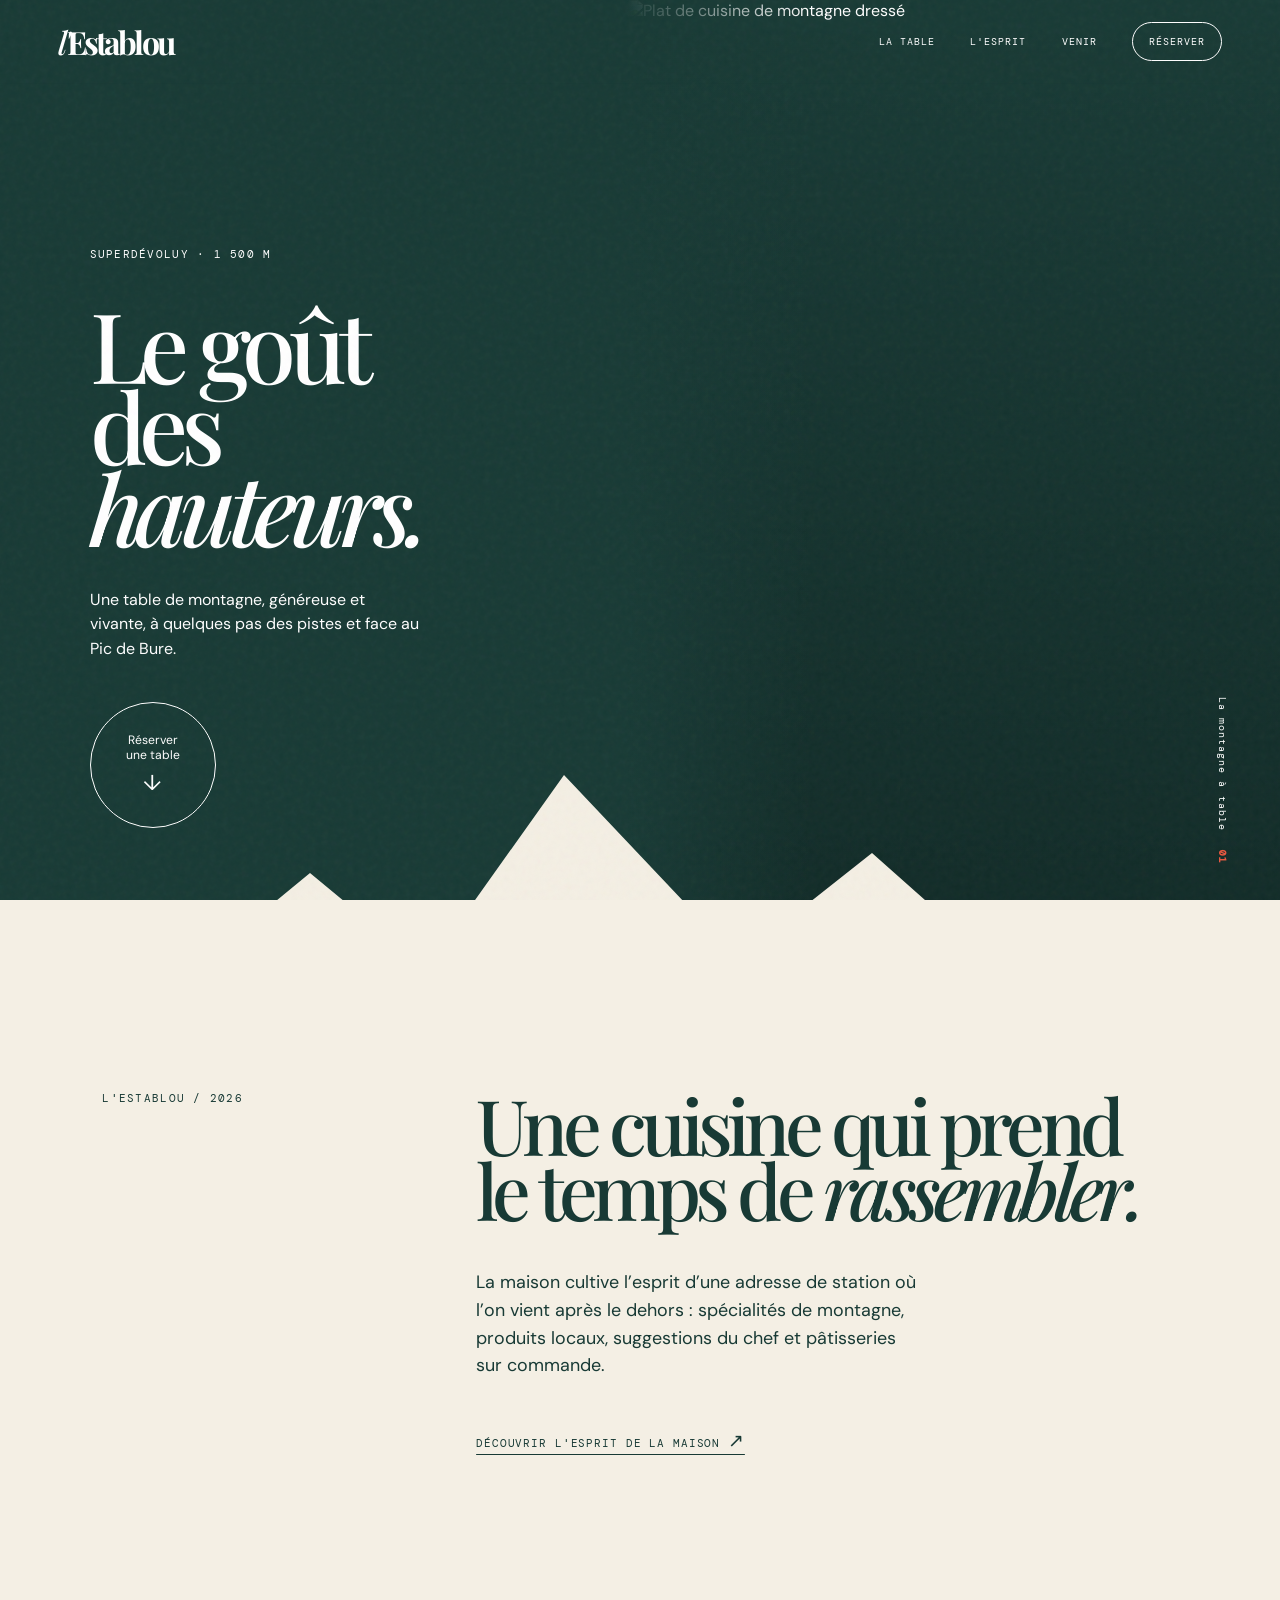
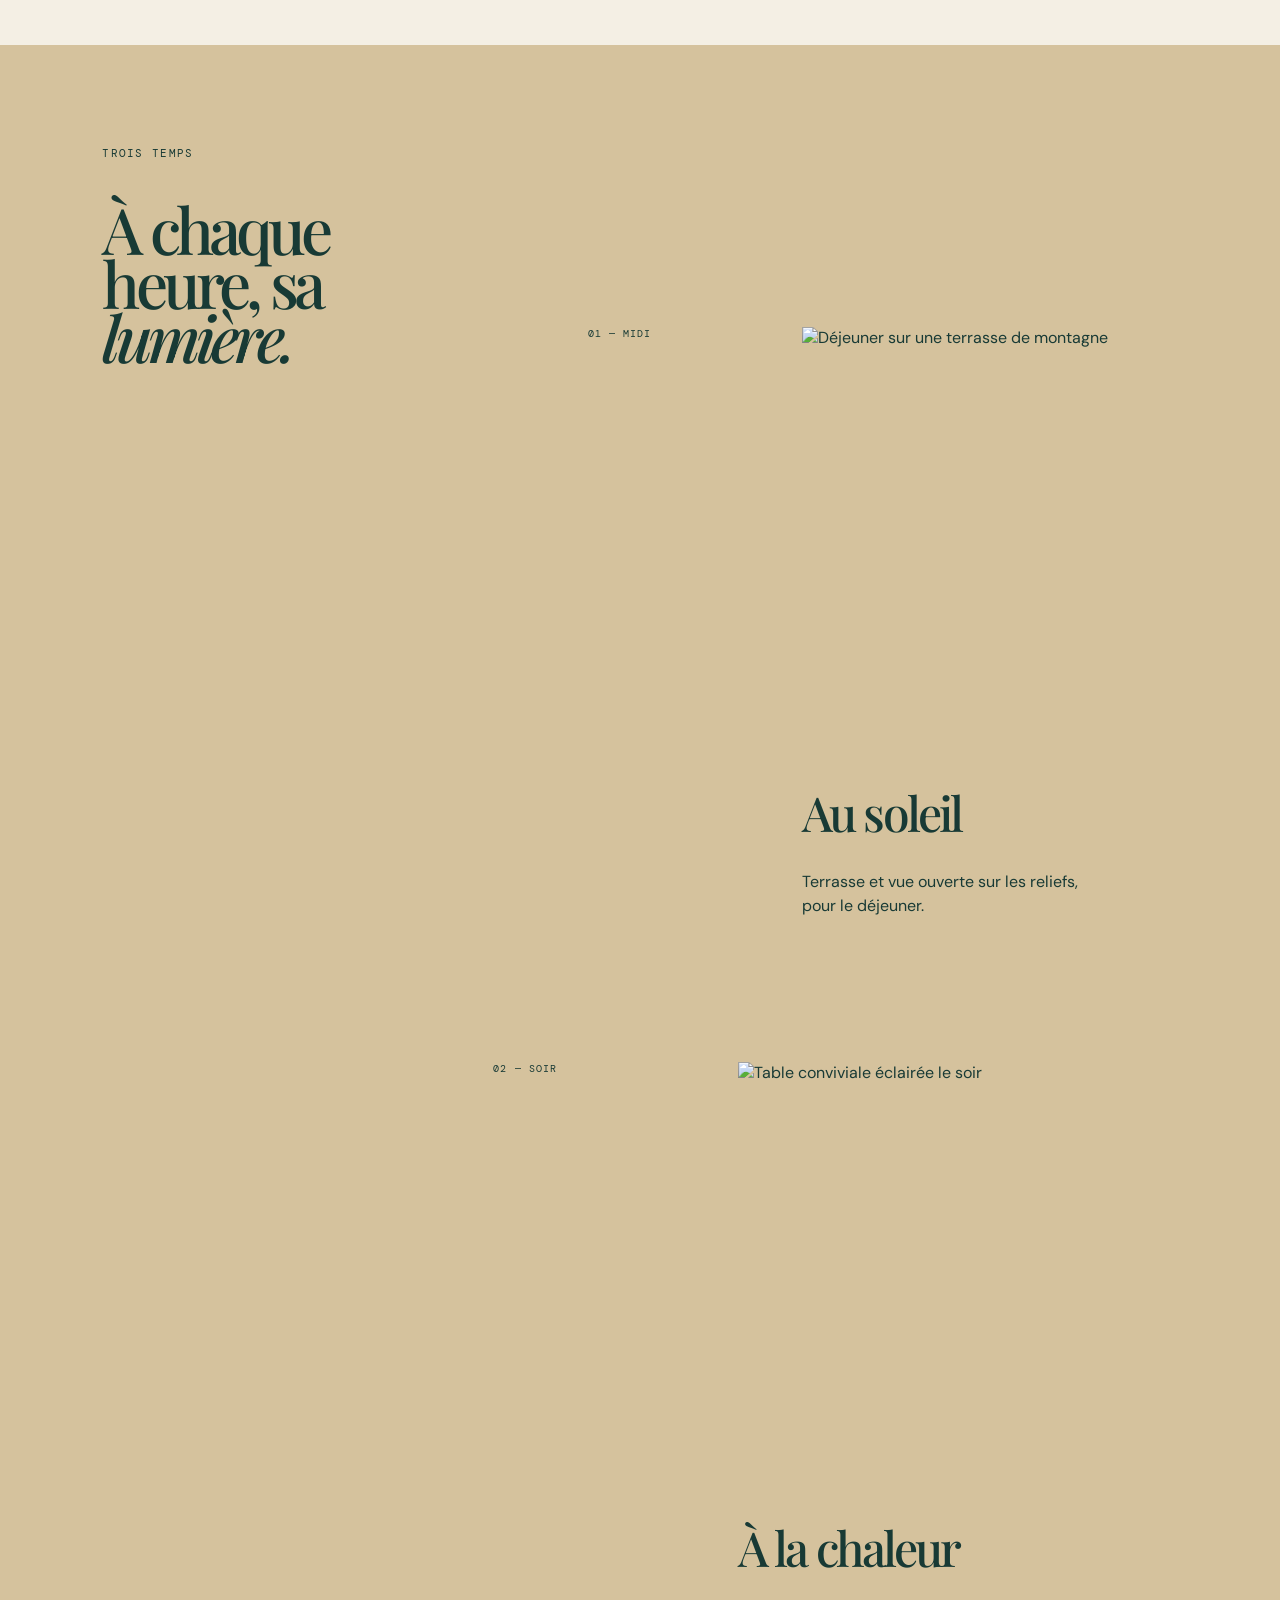
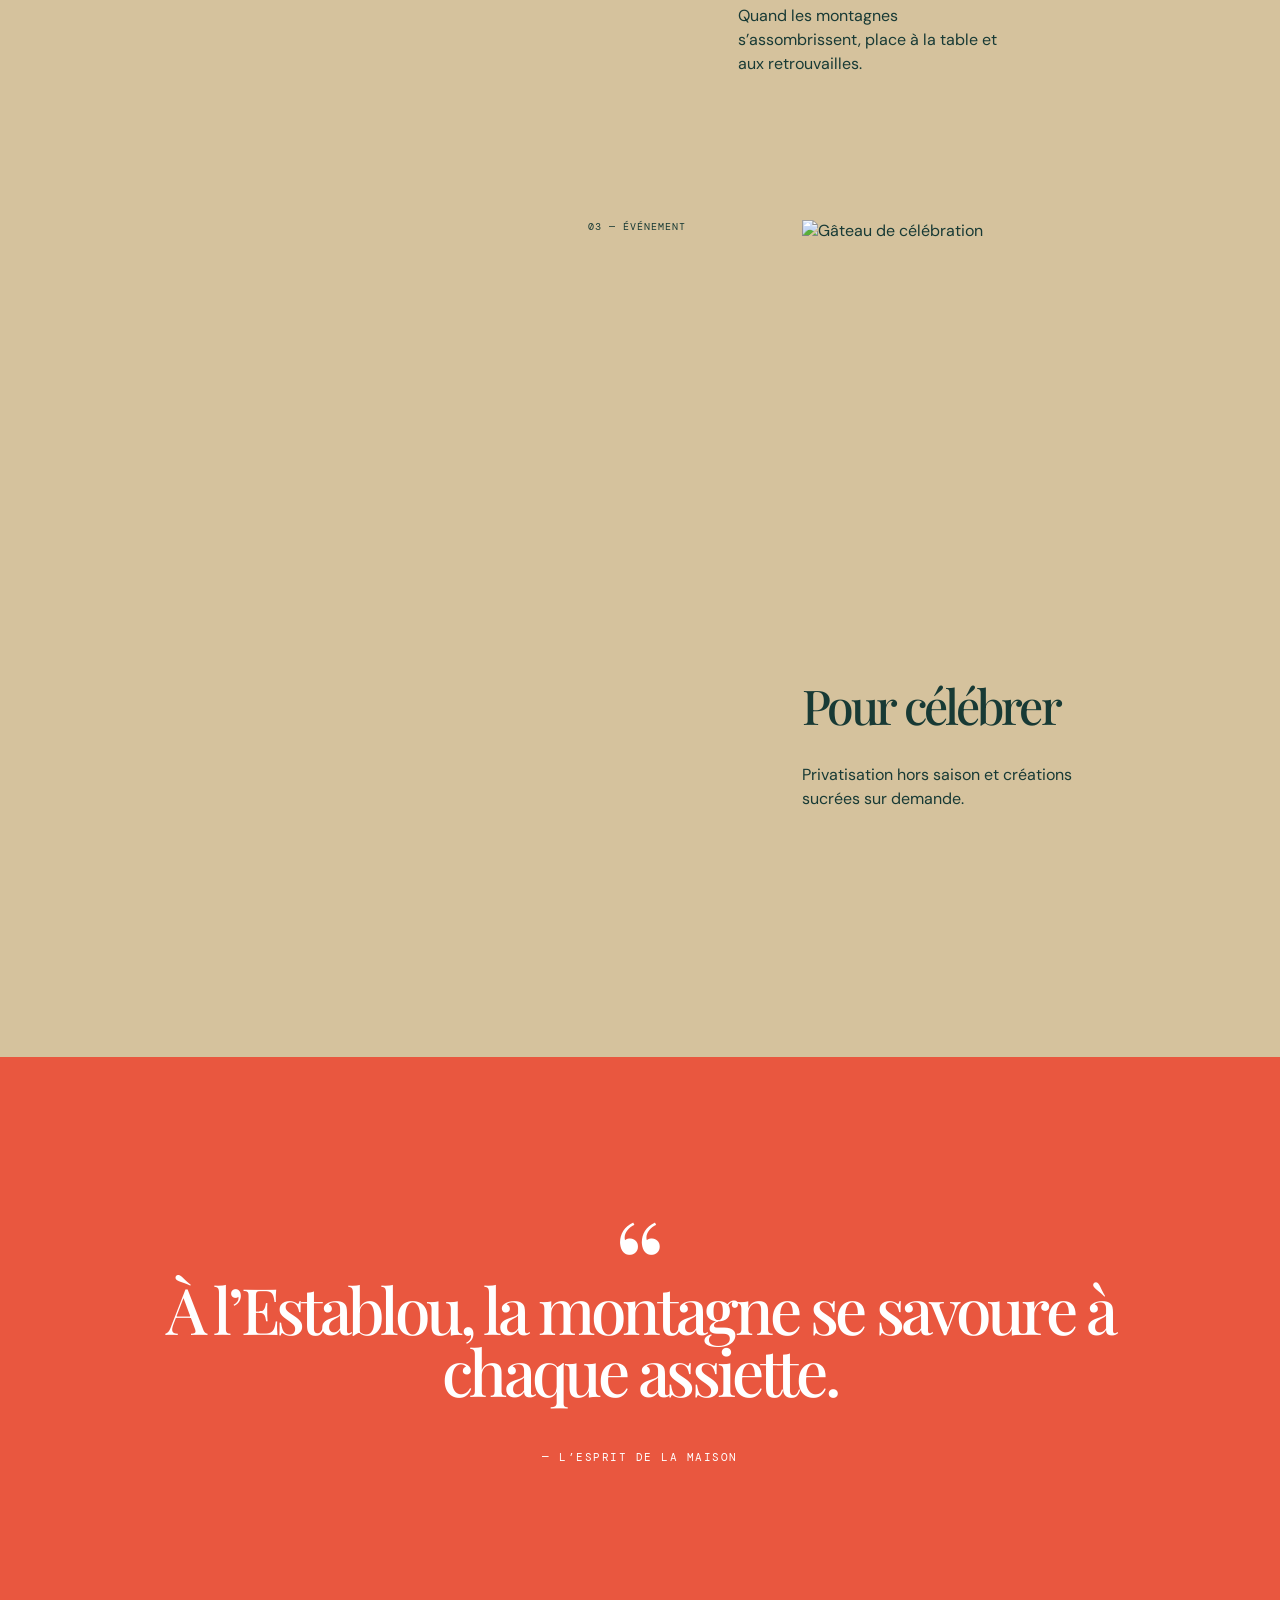
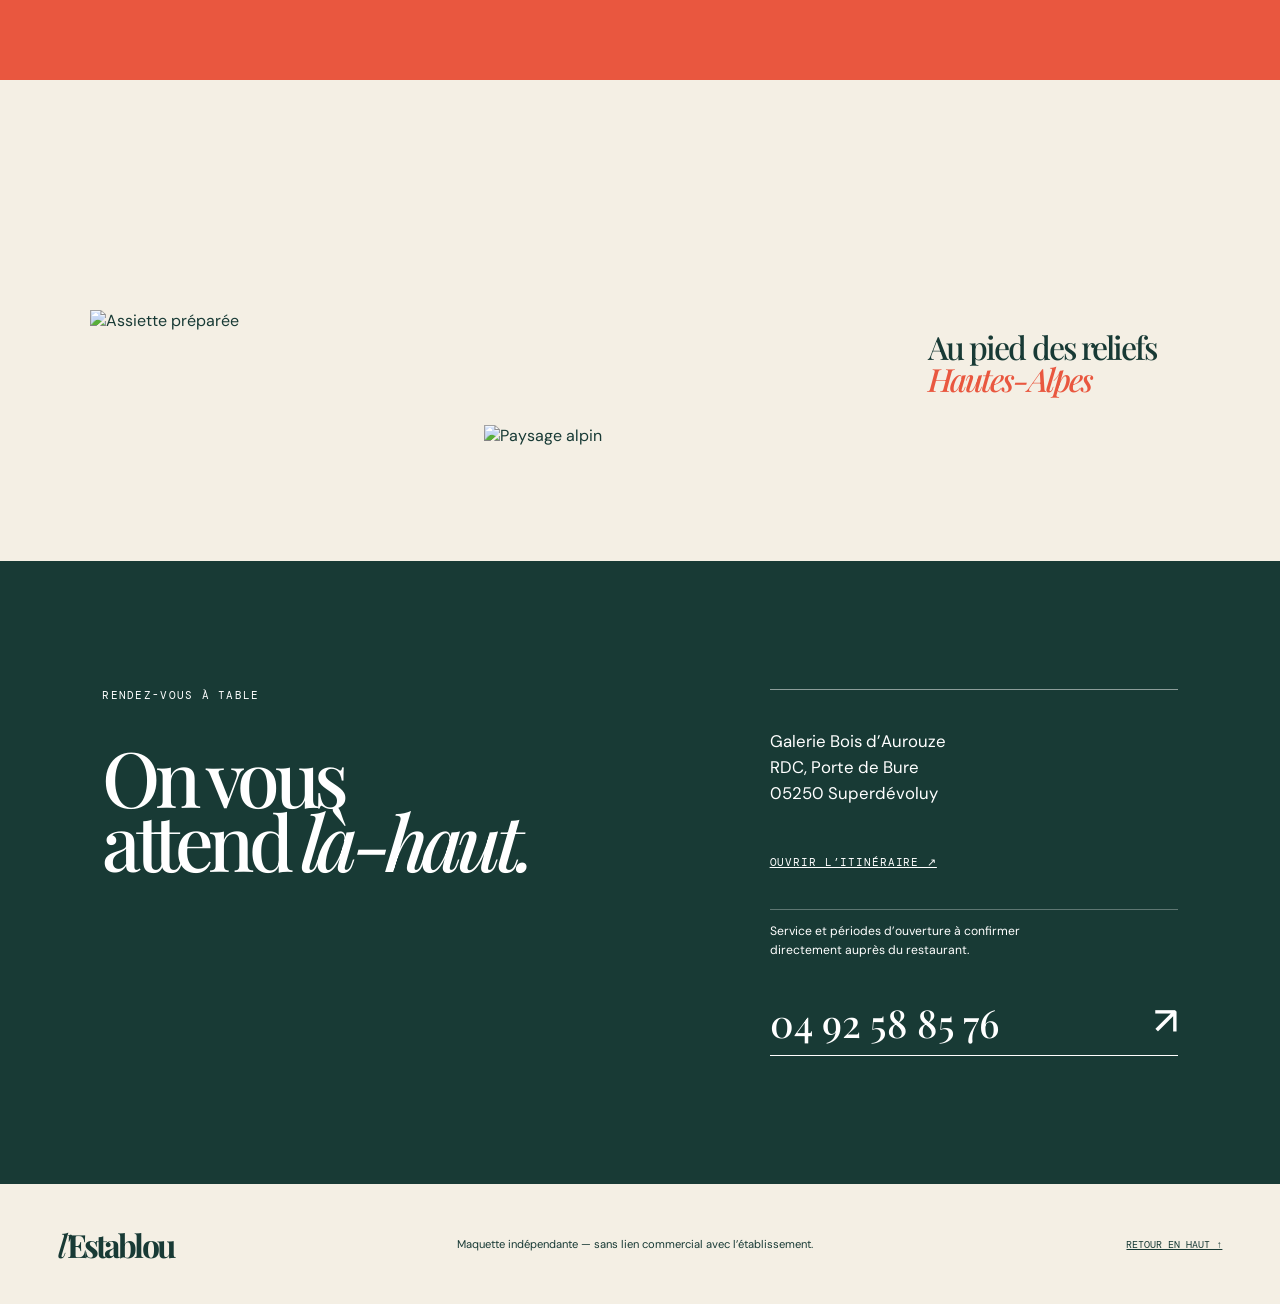
==== index.html @ 88425895 "feat: publish L Establou independent showcase" ====
<!doctype html>
<html lang="fr">
<head>
  <meta charset="utf-8"><meta name="viewport" content="width=device-width,initial-scale=1">
  <meta name="description" content="Maquette indépendante pour le restaurant L'Establou, Superdévoluy.">
  <title>L'Establou — table de montagne</title>
  <link rel="preconnect" href="https://images.unsplash.com"><link rel="preconnect" href="https://fonts.googleapis.com">
  <link rel="preconnect" href="https://fonts.gstatic.com" crossorigin><link href="https://fonts.googleapis.com/css2?family=DM+Mono&family=DM+Sans:opsz,wght@9..40,400;9..40,500;9..40,700&family=Playfair+Display:ital,wght@0,500;0,700;1,500&display=swap" rel="stylesheet">
  <link rel="stylesheet" href="style.css">
</head>
<body>
  <div class="grain" aria-hidden="true"></div><div class="cursor-dot" aria-hidden="true"></div>
  <header class="top"><a class="brand" href="#accueil" aria-label="L'Establou, accueil"><span>l'</span>Establou</a><button class="menu" aria-expanded="false" aria-controls="nav">Menu <i></i></button><nav id="nav"><a href="#table">La table</a><a href="#moment">L'esprit</a><a href="#venir">Venir</a><a class="nav-cta" href="tel:+33492588576">Réserver</a></nav></header>
  <main id="accueil">
    <section class="hero">
      <div class="hero-copy reveal"><p class="eyebrow">Superdévoluy · 1 500 m</p><h1>Le goût<br>des <em>hauteurs.</em></h1><p class="intro">Une table de montagne, généreuse et vivante, à quelques pas des pistes et face au Pic de Bure.</p><a href="tel:+33492588576" class="circle-link">Réserver<br>une table <span>↓</span></a></div>
      <figure class="hero-image"><img src="https://images.unsplash.com/photo-1547592180-85f173990554?auto=format&fit=crop&w=1800&q=85" alt="Plat de cuisine de montagne dressé" fetchpriority="high"><figcaption>La montagne à table <b>01</b></figcaption></figure>
      <div class="peak" aria-hidden="true"><svg viewBox="0 0 640 170" preserveAspectRatio="none"><path d="M0 170 0 97 70 119 155 49 213 97 282 0 369 92 436 39 525 118 591 71 640 103V170z"/></svg></div>
    </section>
    <section id="table" class="manifesto"><p class="section-tag">L'ESTABLOU / 2026</p><div><h2>Une cuisine qui prend<br>le temps de <em>rassembler.</em></h2><p>La maison cultive l’esprit d’une adresse de station où l’on vient après le dehors : spécialités de montagne, produits locaux, suggestions du chef et pâtisseries sur commande.</p><a class="text-link" href="#moment">Découvrir l'esprit de la maison <span>↗</span></a></div></section>
    <section id="moment" class="moments">
      <div class="sticky-title"><p class="section-tag">TROIS TEMPS</p><h2>À chaque<br>heure, sa<br><em>lumière.</em></h2></div>
      <div class="moment-list">
        <article class="moment reveal"><span>01 — MIDI</span><img src="https://images.unsplash.com/photo-1601050690597-df0568f70950?auto=format&fit=crop&w=1000&q=80" alt="Déjeuner sur une terrasse de montagne" loading="lazy"><h3>Au soleil</h3><p>Terrasse et vue ouverte sur les reliefs, pour le déjeuner.</p></article>
        <article class="moment reveal"><span>02 — SOIR</span><img src="https://images.unsplash.com/photo-1515003197210-e0cd71810b5f?auto=format&fit=crop&w=1000&q=80" alt="Table conviviale éclairée le soir" loading="lazy"><h3>À la chaleur</h3><p>Quand les montagnes s’assombrissent, place à la table et aux retrouvailles.</p></article>
        <article class="moment reveal"><span>03 — ÉVÉNEMENT</span><img src="https://images.unsplash.com/photo-1551218808-94e220e084d2?auto=format&fit=crop&w=1000&q=80" alt="Gâteau de célébration" loading="lazy"><h3>Pour célébrer</h3><p>Privatisation hors saison et créations sucrées sur demande.</p></article>
      </div>
    </section>
    <section class="quote"><p class="quote-mark">“</p><blockquote>À l’Establou, la montagne se savoure à chaque assiette.</blockquote><p>— L’ESPRIT DE LA MAISON</p></section>
    <section class="gallery" aria-label="Galerie d'ambiance"><figure class="g1"><img src="https://images.unsplash.com/photo-1476224203421-9ac39bcb3327?auto=format&fit=crop&w=1200&q=80" alt="Assiette préparée" loading="lazy"></figure><figure class="g2"><img src="https://images.unsplash.com/photo-1500530855697-b586d89ba3ee?auto=format&fit=crop&w=1200&q=80" alt="Paysage alpin" loading="lazy"></figure><p>Au pied des reliefs<br><em>Hautes-Alpes</em></p></section>
    <section id="venir" class="visit"><div class="visit-title"><p class="section-tag">RENDEZ-VOUS À TABLE</p><h2>On vous<br>attend <em>là-haut.</em></h2></div><div class="visit-card"><p>Galerie Bois d’Aurouze<br>RDC, Porte de Bure<br>05250 Superdévoluy</p><a href="https://maps.google.com/?q=Restaurant+L%27Establou+Superd%C3%A9voluy" target="_blank" rel="noopener">Ouvrir l’itinéraire ↗</a><hr><p class="small">Service et périodes d’ouverture à confirmer directement auprès du restaurant.</p><a class="call" href="tel:+33492588576">04 92 58 85 76 <span>↗</span></a></div></section>
  </main>
  <footer><a class="brand" href="#accueil"><span>l'</span>Establou</a><p>Maquette indépendante — sans lien commercial avec l’établissement.</p><a href="#accueil">Retour en haut ↑</a></footer>
  <script src="app.js"></script>
</body></html>
---- style.css ----
:root{--ink:#183a35;--cream:#f4efe4;--coral:#e9573f;--sand:#d6c4a1;--line:rgba(24,58,53,.22)}*{box-sizing:border-box}html{scroll-behavior:smooth}body{margin:0;background:var(--cream);color:var(--ink);font-family:"DM Sans",sans-serif;overflow-x:hidden}.grain{position:fixed;inset:0;pointer-events:none;z-index:9;opacity:.06;background-image:url("data:image/svg+xml,%3Csvg viewBox='0 0 180 180' xmlns='http://www.w3.org/2000/svg'%3E%3Cfilter id='n'%3E%3CfeTurbulence type='fractalNoise' baseFrequency='.8' numOctaves='3' stitchTiles='stitch'/%3E%3C/filter%3E%3Crect width='100%25' height='100%25' filter='url(%23n)' opacity='.7'/%3E%3C/svg%3E")}.top{height:84px;display:flex;align-items:center;justify-content:space-between;padding:0 4.5vw;border-bottom:1px solid var(--line);position:absolute;z-index:3;width:100%;color:#fff}.brand{font-family:"Playfair Display",serif;font-weight:700;font-size:2rem;letter-spacing:-.09em;color:inherit;text-decoration:none}.brand span{font-style:italic;font-weight:500}nav{display:flex;gap:2.2rem;align-items:center}nav a,.top button{color:inherit;text-decoration:none;text-transform:uppercase;font-family:"DM Mono",monospace;font-size:.65rem;letter-spacing:.1em;background:none;border:0}.nav-cta{padding:.72rem 1rem;border:1px solid currentColor;border-radius:99px}.menu{display:none}.hero{min-height:100vh;display:grid;grid-template-columns:49% 51%;position:relative;background:var(--ink);color:#fff;overflow:hidden}.hero-copy{padding:calc(84px + 10vh) 7vw 8vh;align-self:end;position:relative;z-index:2}.eyebrow,.section-tag{font-family:"DM Mono",monospace;font-size:.66rem;letter-spacing:.12em;margin:0 0 2.6rem;text-transform:uppercase}.hero h1,.manifesto h2,.moments h2,.visit h2{font:500 clamp(3.7rem,7.6vw,8.4rem)/.84 "Playfair Display",serif;letter-spacing:-.075em;margin:0}.hero h1 em,.manifesto h2 em,.moments h2 em,.visit h2 em{font-weight:500}.intro{max-width:330px;line-height:1.55;font-size:1rem;margin:2.5rem 0}.circle-link{width:126px;height:126px;border-radius:50%;border:1px solid #fff;display:grid;place-content:center;text-align:center;text-decoration:none;color:#fff;font-size:.76rem;line-height:1.25;transition:.4s}.circle-link:hover{background:var(--coral);border-color:var(--coral);transform:rotate(-12deg)}.circle-link span{display:block;font-size:1.35rem;margin-top:7px}.hero-image{position:relative;margin:0;height:100%;overflow:hidden}.hero-image:after{content:"";position:absolute;inset:0;background:linear-gradient(90deg,var(--ink),transparent 28%),linear-gradient(0deg,rgba(0,0,0,.25),transparent)}.hero-image img{height:100%;width:100%;object-fit:cover;filter:saturate(.75)}.hero-image figcaption{position:absolute;z-index:1;bottom:4vh;right:4vw;color:#fff;font: .65rem "DM Mono",monospace;letter-spacing:.1em;writing-mode:vertical-rl}.hero-image b{color:var(--coral);margin-top:12px}.peak{height:14vh;position:absolute;bottom:-1px;z-index:2;width:100%;fill:var(--cream)}.manifesto{padding:15vw 8vw;display:grid;grid-template-columns:30% minmax(0,1fr);gap:4vw}.manifesto h2{font-size:clamp(3rem,6vw,7rem);max-width:850px}.manifesto div>p{font-size:1.12rem;line-height:1.55;max-width:440px;margin:3rem 0}.text-link{font: .68rem "DM Mono",monospace;text-transform:uppercase;letter-spacing:.08em;color:inherit;text-underline-offset:7px}.text-link span{font-size:1.2rem}.moments{background:#d5c29d;padding:8vw;display:grid;grid-template-columns:38% 1fr;gap:6vw}.sticky-title{align-self:start;position:sticky;top:9vh}.moments h2{font-size:clamp(3rem,5vw,6rem)}.moment-list{padding-top:20vh}.moment{display:grid;grid-template-columns:32% 1fr;gap:1.6rem;margin-bottom:16vh;align-items:end}.moment:nth-child(even){margin-left:-16%}.moment span{font:.65rem "DM Mono",monospace;letter-spacing:.1em;align-self:start}.moment img{width:100%;height:34vw;max-height:490px;object-fit:cover;grid-column:2}.moment h3,.moment p{grid-column:2;margin:0}.moment h3{font:500 3rem/1 "Playfair Display",serif;letter-spacing:-.06em}.moment p{max-width:280px;line-height:1.5;margin-top:.5rem}.quote{padding:16vw 12vw;text-align:center;background:var(--coral);color:#fff}.quote-mark{font:8rem/0 "Playfair Display",serif;margin:0}.quote blockquote{font:500 clamp(2.5rem,5vw,6rem)/.98 "Playfair Display",serif;letter-spacing:-.06em;max-width:1000px;margin:1rem auto 3rem}.quote>p:last-child{font:.66rem "DM Mono",monospace;letter-spacing:.14em}.gallery{display:grid;grid-template-columns:1fr 1.1fr 25%;padding:9vw 7vw;gap:1.5vw;align-items:center}.gallery figure{margin:0;overflow:hidden}.gallery img{width:100%;height:32vw;object-fit:cover;transition:.8s}.gallery figure:hover img{transform:scale(1.05)}.gallery .g2{margin-top:18vw}.gallery p{font:500 2rem/1 "Playfair Display",serif;letter-spacing:-.06em;align-self:end;margin:0 0 4vw 1vw}.gallery p em{color:var(--coral)}.visit{background:var(--ink);color:#fff;padding:10vw 8vw;display:grid;grid-template-columns:1.15fr .85fr;gap:9vw}.visit h2{font-size:clamp(3.5rem,6vw,7rem)}.visit-card{border-top:1px solid rgba(255,255,255,.5);padding-top:1.3rem;font-size:1.05rem;line-height:1.55}.visit-card a{color:#fff}.visit-card>a:not(.call){font:.68rem "DM Mono",monospace;letter-spacing:.08em;text-transform:uppercase;display:inline-block;margin:2rem 0}.visit-card hr{border:0;border-top:1px solid rgba(255,255,255,.3)}.small{font-size:.76rem;max-width:300px}.call{font:500 clamp(1.8rem,3vw,3.5rem) "Playfair Display",serif;text-decoration:none;display:flex;justify-content:space-between;border-bottom:1px solid #fff;padding:1.5rem 0 .45rem}.call span{font-family:"DM Sans"}footer{display:grid;grid-template-columns:1fr 1fr 1fr;gap:2rem;padding:3vw 4.5vw;color:var(--ink);font-size:.7rem}footer p{margin:0;align-self:center}footer>a:last-child{text-align:right;color:inherit;align-self:center;font-family:"DM Mono",monospace;text-transform:uppercase;font-size:.62rem}.reveal{opacity:0;transform:translateY(22px);transition:opacity .75s ease,transform .75s ease}.reveal.in{opacity:1;transform:none}@media(max-width:700px){.top{height:68px;padding:0 6vw}.brand{font-size:1.6rem}.menu{display:flex;gap:.6rem;align-items:center}.menu i,.menu:after{content:"";display:block;width:17px;height:1px;background:currentColor}.menu i{transform:translateY(3px)}.menu:after{transform:translateY(-3px)}nav{display:none;position:absolute;inset:68px 0 auto;background:var(--ink);padding:1.8rem 6vw;flex-direction:column;align-items:flex-start;gap:1.5rem}nav.open{display:flex}.hero{min-height:760px;display:block}.hero-image{position:absolute;inset:0;opacity:.55}.hero-image:after{background:linear-gradient(0deg,var(--ink) 1%,transparent 80%)}.hero-copy{height:100%;padding:26vh 7vw 8vh;display:flex;flex-direction:column;justify-content:flex-end}.hero h1{font-size:4.4rem}.eyebrow{margin-bottom:1.4rem}.intro{font-size:.92rem;margin:1.8rem 0}.circle-link{width:108px;height:108px}.manifesto,.moments,.visit{display:block;padding:18vw 7vw}.manifesto .section-tag{margin-bottom:3.6rem}.manifesto h2{font-size:3.2rem}.manifesto div>p{font-size:1rem;margin:2rem 0}.moments h2{font-size:3.4rem}.moment-list{padding-top:16vw}.moment,.moment:nth-child(even){display:block;margin:0 0 15vw}.moment span{display:block;margin-bottom:1rem}.moment img{height:86vw}.moment h3{font-size:2.5rem;margin-top:1rem}.gallery{padding:17vw 7vw;grid-template-columns:1fr 1fr;gap:3vw}.gallery img{height:68vw}.gallery .g2{margin-top:24vw}.gallery p{grid-column:1/3;font-size:1.8rem;margin:5vw 0 0}.visit h2{font-size:4rem;margin-bottom:12vw}.visit-card{font-size:1rem}.quote{padding:22vw 8vw}.quote blockquote{font-size:2.7rem}footer{display:block;padding:9vw 7vw}footer p{margin:1rem 0}footer>a:last-child{display:block;text-align:left}}
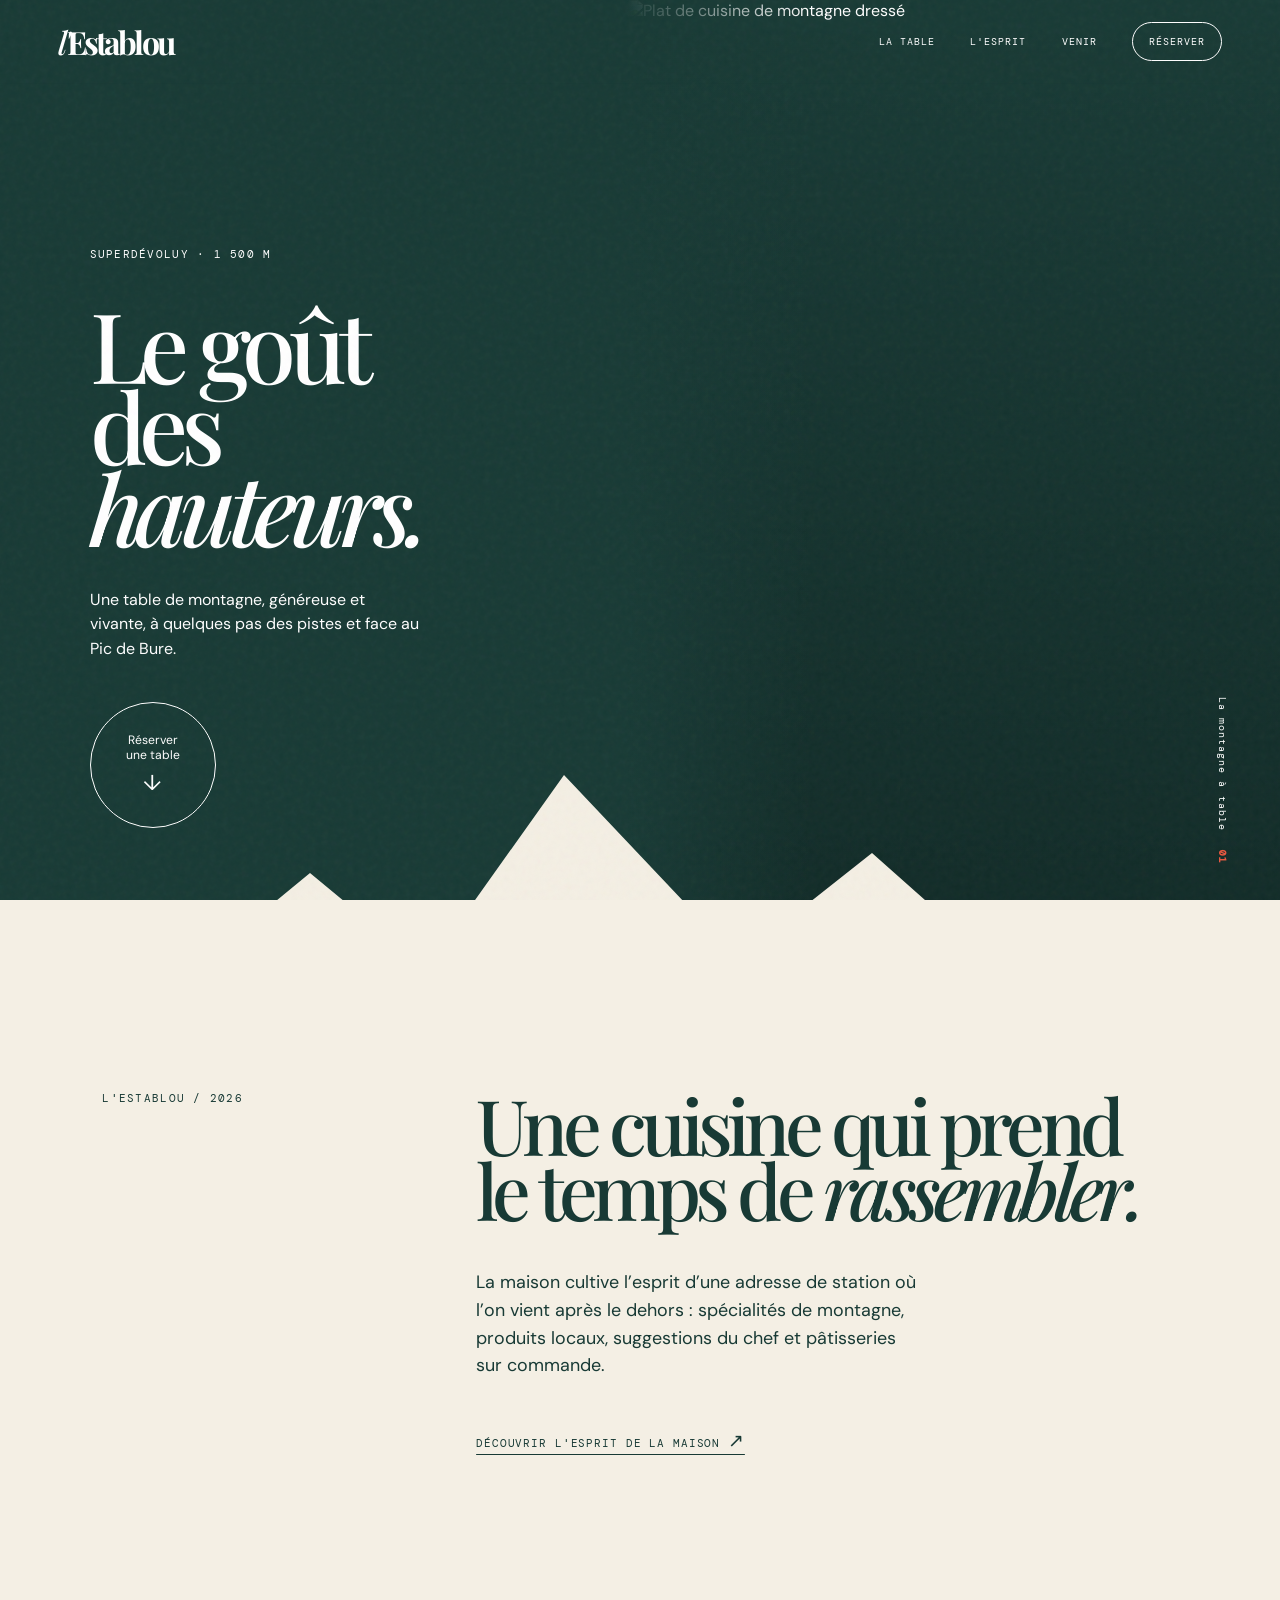
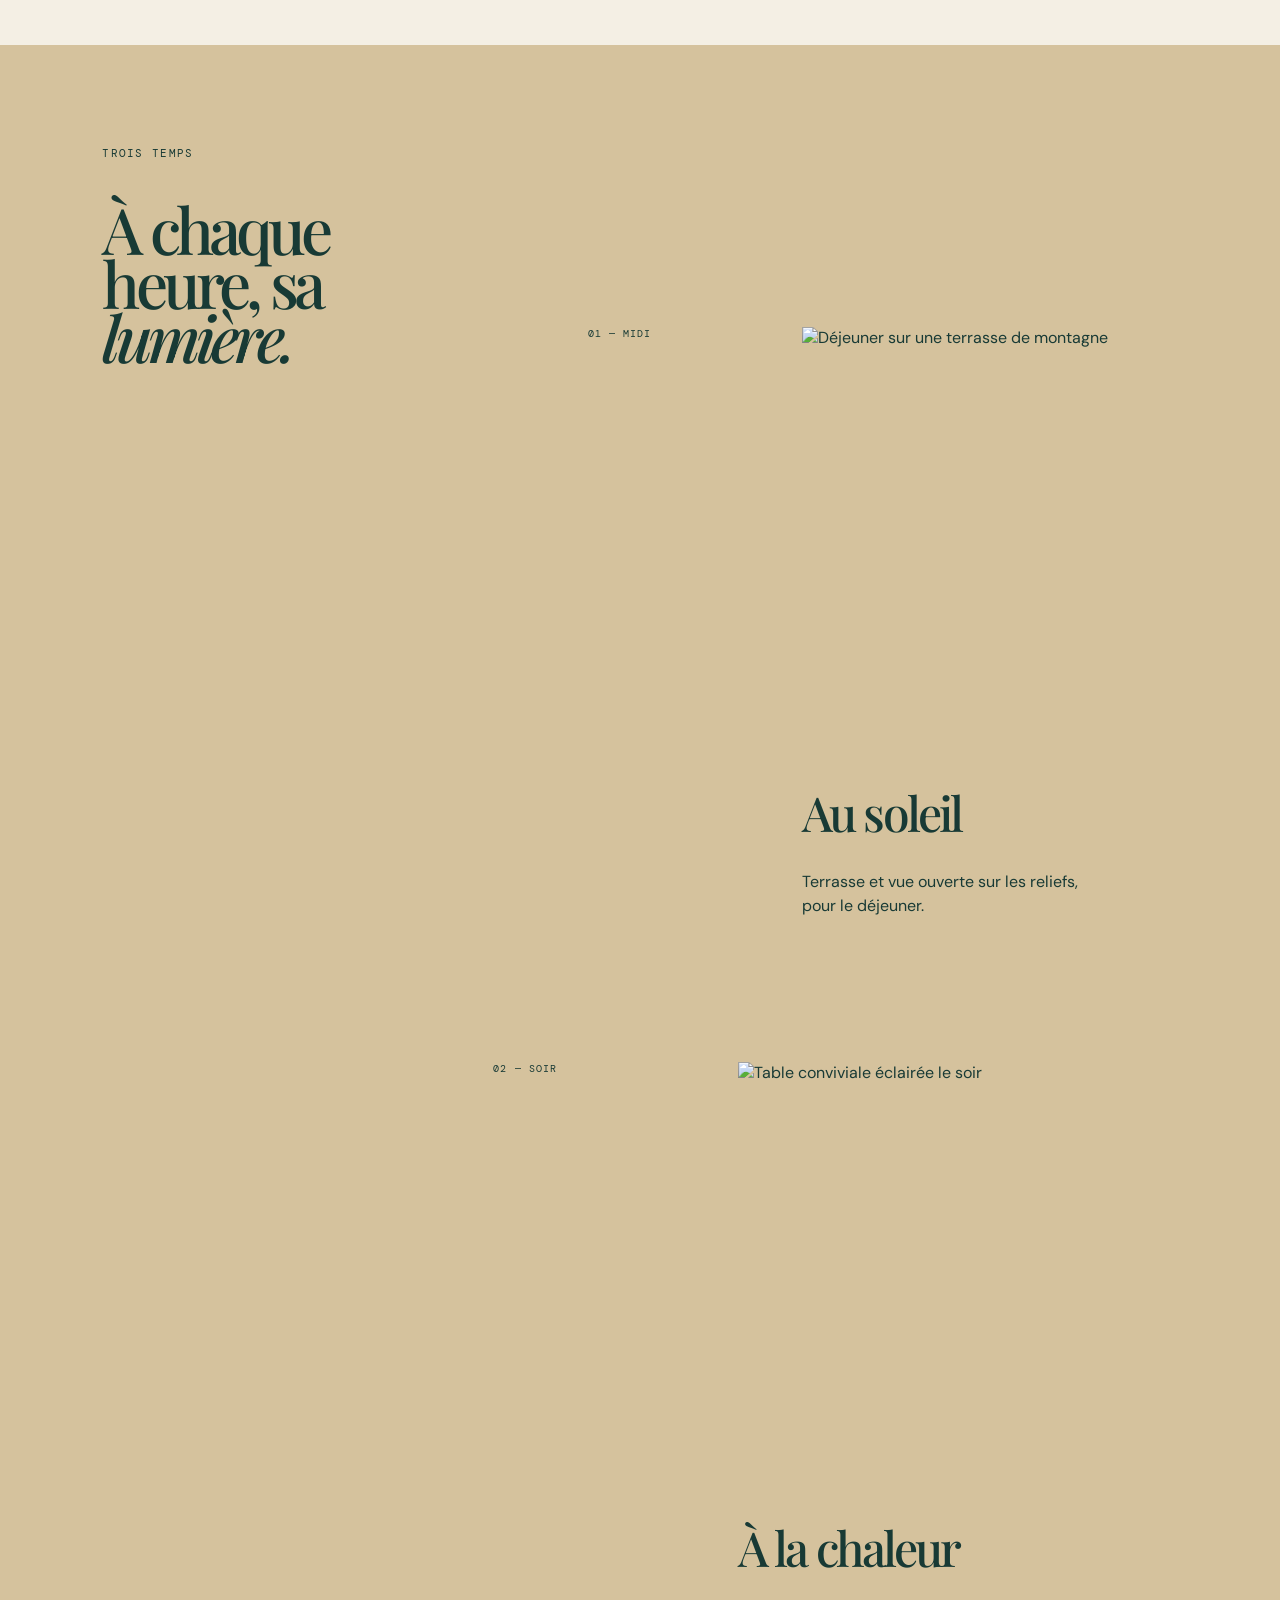
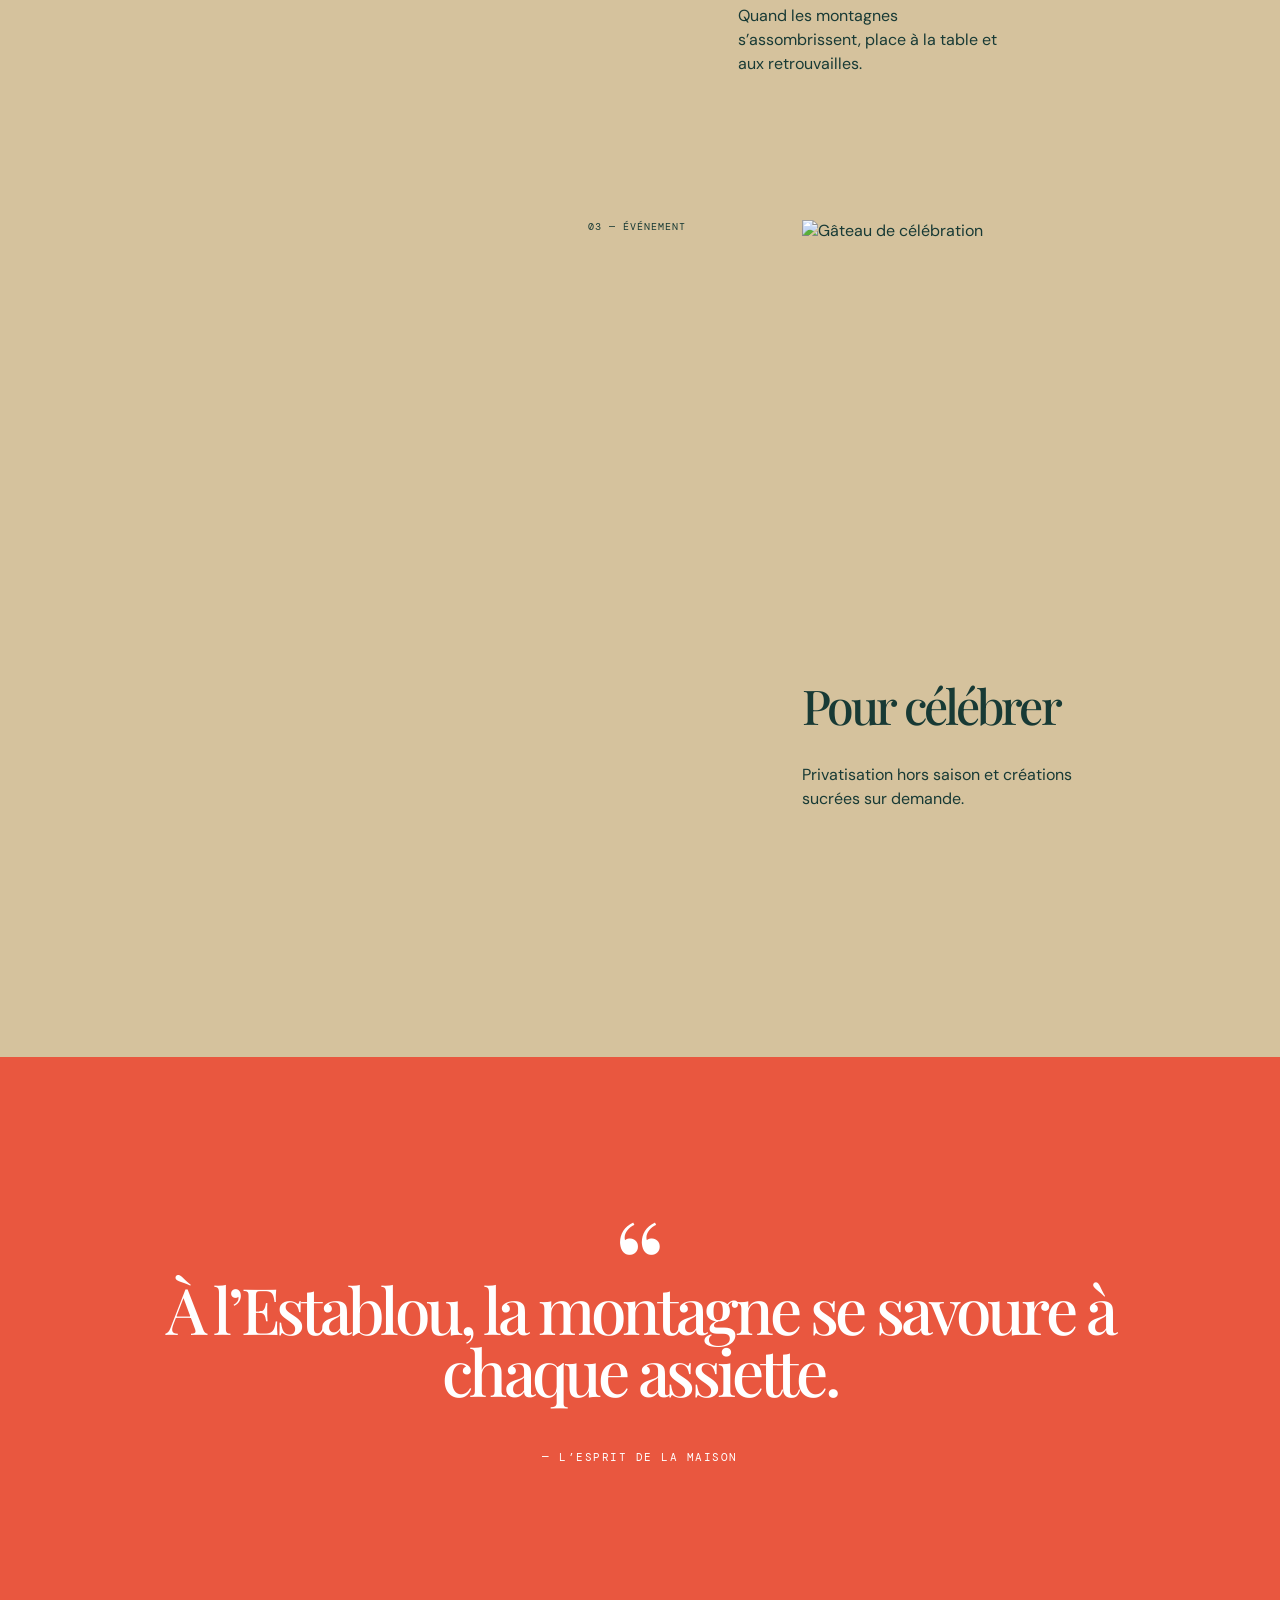
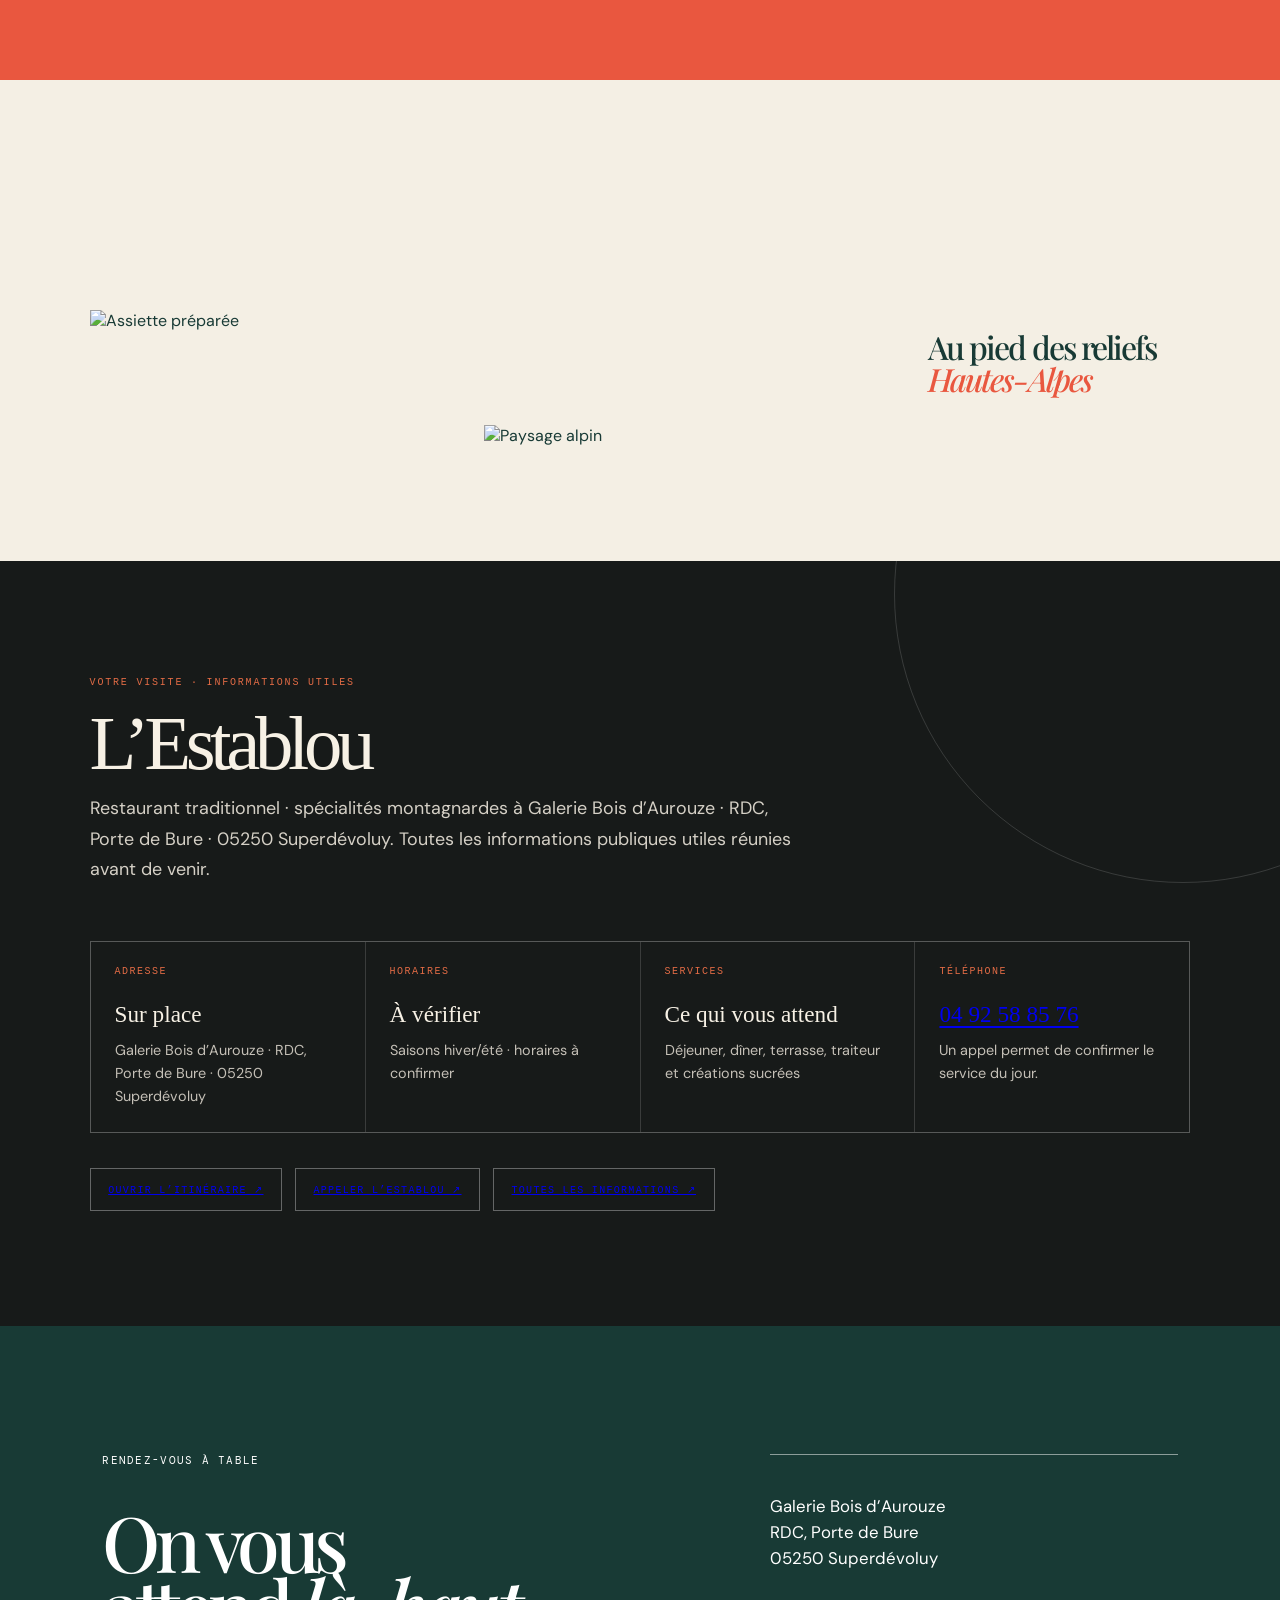
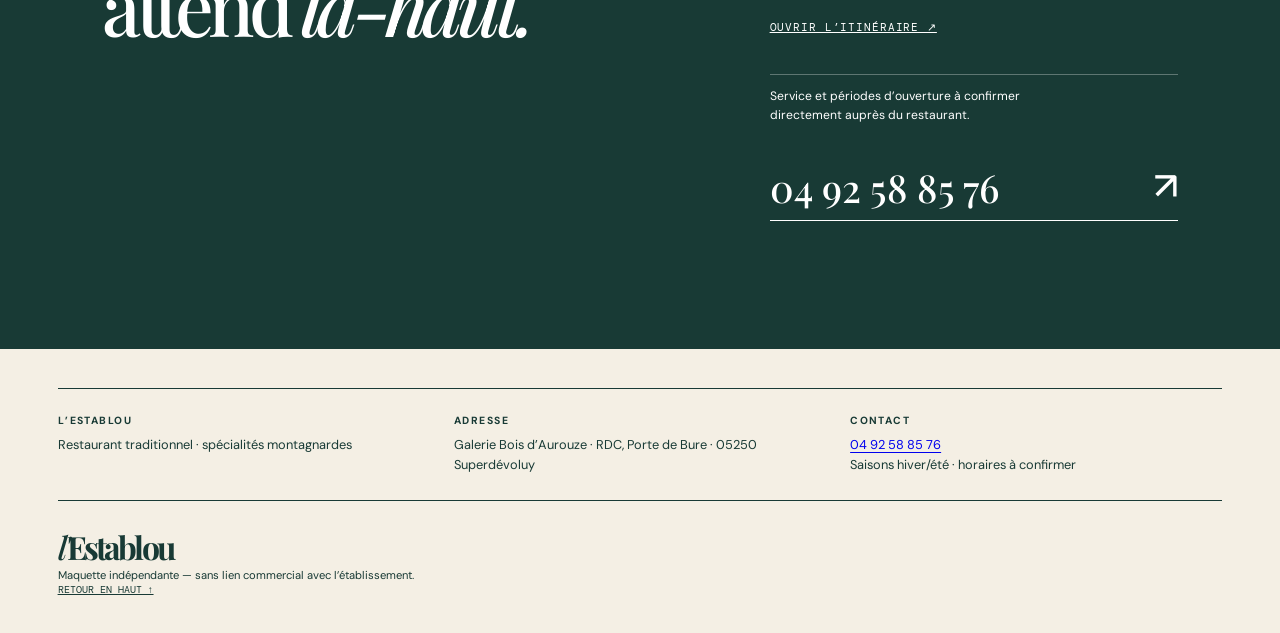
==== commit 70c27fb4: "Complete practical information and local footer" ====
--- a/index.html
+++ b/index.html
@@ -1,35 +1,178 @@
 <!doctype html>
 <html lang="fr">
-<head>
-  <meta charset="utf-8"><meta name="viewport" content="width=device-width,initial-scale=1">
-  <meta name="description" content="Maquette indépendante pour le restaurant L'Establou, Superdévoluy.">
-  <title>L'Establou — table de montagne</title>
-  <link rel="preconnect" href="https://images.unsplash.com"><link rel="preconnect" href="https://fonts.googleapis.com">
-  <link rel="preconnect" href="https://fonts.gstatic.com" crossorigin><link href="https://fonts.googleapis.com/css2?family=DM+Mono&family=DM+Sans:opsz,wght@9..40,400;9..40,500;9..40,700&family=Playfair+Display:ital,wght@0,500;0,700;1,500&display=swap" rel="stylesheet">
-  <link rel="stylesheet" href="style.css">
-</head>
-<body>
-  <div class="grain" aria-hidden="true"></div><div class="cursor-dot" aria-hidden="true"></div>
-  <header class="top"><a class="brand" href="#accueil" aria-label="L'Establou, accueil"><span>l'</span>Establou</a><button class="menu" aria-expanded="false" aria-controls="nav">Menu <i></i></button><nav id="nav"><a href="#table">La table</a><a href="#moment">L'esprit</a><a href="#venir">Venir</a><a class="nav-cta" href="tel:+33492588576">Réserver</a></nav></header>
-  <main id="accueil">
-    <section class="hero">
-      <div class="hero-copy reveal"><p class="eyebrow">Superdévoluy · 1 500 m</p><h1>Le goût<br>des <em>hauteurs.</em></h1><p class="intro">Une table de montagne, généreuse et vivante, à quelques pas des pistes et face au Pic de Bure.</p><a href="tel:+33492588576" class="circle-link">Réserver<br>une table <span>↓</span></a></div>
-      <figure class="hero-image"><img src="https://images.unsplash.com/photo-1547592180-85f173990554?auto=format&fit=crop&w=1800&q=85" alt="Plat de cuisine de montagne dressé" fetchpriority="high"><figcaption>La montagne à table <b>01</b></figcaption></figure>
-      <div class="peak" aria-hidden="true"><svg viewBox="0 0 640 170" preserveAspectRatio="none"><path d="M0 170 0 97 70 119 155 49 213 97 282 0 369 92 436 39 525 118 591 71 640 103V170z"/></svg></div>
-    </section>
-    <section id="table" class="manifesto"><p class="section-tag">L'ESTABLOU / 2026</p><div><h2>Une cuisine qui prend<br>le temps de <em>rassembler.</em></h2><p>La maison cultive l’esprit d’une adresse de station où l’on vient après le dehors : spécialités de montagne, produits locaux, suggestions du chef et pâtisseries sur commande.</p><a class="text-link" href="#moment">Découvrir l'esprit de la maison <span>↗</span></a></div></section>
-    <section id="moment" class="moments">
-      <div class="sticky-title"><p class="section-tag">TROIS TEMPS</p><h2>À chaque<br>heure, sa<br><em>lumière.</em></h2></div>
-      <div class="moment-list">
-        <article class="moment reveal"><span>01 — MIDI</span><img src="https://images.unsplash.com/photo-1601050690597-df0568f70950?auto=format&fit=crop&w=1000&q=80" alt="Déjeuner sur une terrasse de montagne" loading="lazy"><h3>Au soleil</h3><p>Terrasse et vue ouverte sur les reliefs, pour le déjeuner.</p></article>
-        <article class="moment reveal"><span>02 — SOIR</span><img src="https://images.unsplash.com/photo-1515003197210-e0cd71810b5f?auto=format&fit=crop&w=1000&q=80" alt="Table conviviale éclairée le soir" loading="lazy"><h3>À la chaleur</h3><p>Quand les montagnes s’assombrissent, place à la table et aux retrouvailles.</p></article>
-        <article class="moment reveal"><span>03 — ÉVÉNEMENT</span><img src="https://images.unsplash.com/photo-1551218808-94e220e084d2?auto=format&fit=crop&w=1000&q=80" alt="Gâteau de célébration" loading="lazy"><h3>Pour célébrer</h3><p>Privatisation hors saison et créations sucrées sur demande.</p></article>
-      </div>
-    </section>
-    <section class="quote"><p class="quote-mark">“</p><blockquote>À l’Establou, la montagne se savoure à chaque assiette.</blockquote><p>— L’ESPRIT DE LA MAISON</p></section>
-    <section class="gallery" aria-label="Galerie d'ambiance"><figure class="g1"><img src="https://images.unsplash.com/photo-1476224203421-9ac39bcb3327?auto=format&fit=crop&w=1200&q=80" alt="Assiette préparée" loading="lazy"></figure><figure class="g2"><img src="https://images.unsplash.com/photo-1500530855697-b586d89ba3ee?auto=format&fit=crop&w=1200&q=80" alt="Paysage alpin" loading="lazy"></figure><p>Au pied des reliefs<br><em>Hautes-Alpes</em></p></section>
-    <section id="venir" class="visit"><div class="visit-title"><p class="section-tag">RENDEZ-VOUS À TABLE</p><h2>On vous<br>attend <em>là-haut.</em></h2></div><div class="visit-card"><p>Galerie Bois d’Aurouze<br>RDC, Porte de Bure<br>05250 Superdévoluy</p><a href="https://maps.google.com/?q=Restaurant+L%27Establou+Superd%C3%A9voluy" target="_blank" rel="noopener">Ouvrir l’itinéraire ↗</a><hr><p class="small">Service et périodes d’ouverture à confirmer directement auprès du restaurant.</p><a class="call" href="tel:+33492588576">04 92 58 85 76 <span>↗</span></a></div></section>
-  </main>
-  <footer><a class="brand" href="#accueil"><span>l'</span>Establou</a><p>Maquette indépendante — sans lien commercial avec l’établissement.</p><a href="#accueil">Retour en haut ↑</a></footer>
-  <script src="app.js"></script>
-</body></html>
+  <head>
+    <meta charset="utf-8" />
+    <meta name="viewport" content="width=device-width,initial-scale=1" />
+    <meta
+      name="description"
+      content="Maquette indépendante pour le restaurant L'Establou, Superdévoluy."
+    />
+    <title>L'Establou — table de montagne</title>
+    <link rel="preconnect" href="https://images.unsplash.com" />
+    <link rel="preconnect" href="https://fonts.googleapis.com" />
+    <link rel="preconnect" href="https://fonts.gstatic.com" crossorigin />
+    <link
+      href="https://fonts.googleapis.com/css2?family=DM+Mono&family=DM+Sans:opsz,wght@9..40,400;9..40,500;9..40,700&family=Playfair+Display:ital,wght@0,500;0,700;1,500&display=swap"
+      rel="stylesheet"
+    />
+    <link rel="stylesheet" href="style.css" />
+  </head>
+  <body>
+    <div class="grain" aria-hidden="true"></div>
+    <div class="cursor-dot" aria-hidden="true"></div>
+    <header class="top">
+      <a class="brand" href="#accueil" aria-label="L'Establou, accueil"
+        ><span>l'</span>Establou</a
+      ><button class="menu" aria-expanded="false" aria-controls="nav">
+        Menu <i></i>
+      </button>
+      <nav id="nav">
+        <a href="#table">La table</a><a href="#moment">L'esprit</a
+        ><a href="#venir">Venir</a
+        ><a class="nav-cta" href="tel:+33492588576">Réserver</a>
+      </nav>
+    </header>
+    <main id="accueil">
+      <section class="hero">
+        <div class="hero-copy reveal">
+          <p class="eyebrow">Superdévoluy · 1 500 m</p>
+          <h1>Le goût<br />des <em>hauteurs.</em></h1>
+          <p class="intro">
+            Une table de montagne, généreuse et vivante, à quelques pas des
+            pistes et face au Pic de Bure.
+          </p>
+          <a href="tel:+33492588576" class="circle-link"
+            >Réserver<br />une table <span>↓</span></a
+          >
+        </div>
+        <figure class="hero-image">
+          <img
+            src="https://images.unsplash.com/photo-1547592180-85f173990554?auto=format&fit=crop&w=1800&q=85"
+            alt="Plat de cuisine de montagne dressé"
+            fetchpriority="high"
+          />
+          <figcaption>La montagne à table <b>01</b></figcaption>
+        </figure>
+        <div class="peak" aria-hidden="true">
+          <svg viewBox="0 0 640 170" preserveAspectRatio="none">
+            <path
+              d="M0 170 0 97 70 119 155 49 213 97 282 0 369 92 436 39 525 118 591 71 640 103V170z"
+            />
+          </svg>
+        </div>
+      </section>
+      <section id="table" class="manifesto">
+        <p class="section-tag">L'ESTABLOU / 2026</p>
+        <div>
+          <h2>Une cuisine qui prend<br />le temps de <em>rassembler.</em></h2>
+          <p>
+            La maison cultive l’esprit d’une adresse de station où l’on vient
+            après le dehors : spécialités de montagne, produits locaux,
+            suggestions du chef et pâtisseries sur commande.
+          </p>
+          <a class="text-link" href="#moment"
+            >Découvrir l'esprit de la maison <span>↗</span></a
+          >
+        </div>
+      </section>
+      <section id="moment" class="moments">
+        <div class="sticky-title">
+          <p class="section-tag">TROIS TEMPS</p>
+          <h2>À chaque<br />heure, sa<br /><em>lumière.</em></h2>
+        </div>
+        <div class="moment-list">
+          <article class="moment reveal">
+            <span>01 — MIDI</span
+            ><img
+              src="https://images.unsplash.com/photo-1601050690597-df0568f70950?auto=format&fit=crop&w=1000&q=80"
+              alt="Déjeuner sur une terrasse de montagne"
+              loading="lazy"
+            />
+            <h3>Au soleil</h3>
+            <p>Terrasse et vue ouverte sur les reliefs, pour le déjeuner.</p>
+          </article>
+          <article class="moment reveal">
+            <span>02 — SOIR</span
+            ><img
+              src="https://images.unsplash.com/photo-1515003197210-e0cd71810b5f?auto=format&fit=crop&w=1000&q=80"
+              alt="Table conviviale éclairée le soir"
+              loading="lazy"
+            />
+            <h3>À la chaleur</h3>
+            <p>
+              Quand les montagnes s’assombrissent, place à la table et aux
+              retrouvailles.
+            </p>
+          </article>
+          <article class="moment reveal">
+            <span>03 — ÉVÉNEMENT</span
+            ><img
+              src="https://images.unsplash.com/photo-1551218808-94e220e084d2?auto=format&fit=crop&w=1000&q=80"
+              alt="Gâteau de célébration"
+              loading="lazy"
+            />
+            <h3>Pour célébrer</h3>
+            <p>Privatisation hors saison et créations sucrées sur demande.</p>
+          </article>
+        </div>
+      </section>
+      <section class="quote">
+        <p class="quote-mark">“</p>
+        <blockquote>
+          À l’Establou, la montagne se savoure à chaque assiette.
+        </blockquote>
+        <p>— L’ESPRIT DE LA MAISON</p>
+      </section>
+      <section class="gallery" aria-label="Galerie d'ambiance">
+        <figure class="g1">
+          <img
+            src="https://images.unsplash.com/photo-1476224203421-9ac39bcb3327?auto=format&fit=crop&w=1200&q=80"
+            alt="Assiette préparée"
+            loading="lazy"
+          />
+        </figure>
+        <figure class="g2">
+          <img
+            src="https://images.unsplash.com/photo-1500530855697-b586d89ba3ee?auto=format&fit=crop&w=1200&q=80"
+            alt="Paysage alpin"
+            loading="lazy"
+          />
+        </figure>
+        <p>Au pied des reliefs<br /><em>Hautes-Alpes</em></p>
+      </section>
+      <section id="venir" class="visit">
+        <div class="visit-title">
+          <p class="section-tag">RENDEZ-VOUS À TABLE</p>
+          <h2>On vous<br />attend <em>là-haut.</em></h2>
+        </div>
+        <div class="visit-card">
+          <p>
+            Galerie Bois d’Aurouze<br />RDC, Porte de Bure<br />05250
+            Superdévoluy
+          </p>
+          <a
+            href="https://maps.google.com/?q=Restaurant+L%27Establou+Superd%C3%A9voluy"
+            target="_blank"
+            rel="noopener"
+            >Ouvrir l’itinéraire ↗</a
+          >
+          <hr />
+          <p class="small">
+            Service et périodes d’ouverture à confirmer directement auprès du
+            restaurant.
+          </p>
+          <a class="call" href="tel:+33492588576"
+            >04 92 58 85 76 <span>↗</span></a
+          >
+        </div>
+      </section>
+    </main>
+    <footer>
+      <a class="brand" href="#accueil"><span>l'</span>Establou</a>
+      <p>Maquette indépendante — sans lien commercial avec l’établissement.</p>
+      <a href="#accueil">Retour en haut ↑</a>
+    </footer>
+    <script src="app.js"></script>
+<script src="site-enhance.js"></script>
+</body>
+</html>
--- a/style.css
+++ b/style.css
@@ -1 +1,795 @@
-:root{--ink:#183a35;--cream:#f4efe4;--coral:#e9573f;--sand:#d6c4a1;--line:rgba(24,58,53,.22)}*{box-sizing:border-box}html{scroll-behavior:smooth}body{margin:0;background:var(--cream);color:var(--ink);font-family:"DM Sans",sans-serif;overflow-x:hidden}.grain{position:fixed;inset:0;pointer-events:none;z-index:9;opacity:.06;background-image:url("data:image/svg+xml,%3Csvg viewBox='0 0 180 180' xmlns='http://www.w3.org/2000/svg'%3E%3Cfilter id='n'%3E%3CfeTurbulence type='fractalNoise' baseFrequency='.8' numOctaves='3' stitchTiles='stitch'/%3E%3C/filter%3E%3Crect width='100%25' height='100%25' filter='url(%23n)' opacity='.7'/%3E%3C/svg%3E")}.top{height:84px;display:flex;align-items:center;justify-content:space-between;padding:0 4.5vw;border-bottom:1px solid var(--line);position:absolute;z-index:3;width:100%;color:#fff}.brand{font-family:"Playfair Display",serif;font-weight:700;font-size:2rem;letter-spacing:-.09em;color:inherit;text-decoration:none}.brand span{font-style:italic;font-weight:500}nav{display:flex;gap:2.2rem;align-items:center}nav a,.top button{color:inherit;text-decoration:none;text-transform:uppercase;font-family:"DM Mono",monospace;font-size:.65rem;letter-spacing:.1em;background:none;border:0}.nav-cta{padding:.72rem 1rem;border:1px solid currentColor;border-radius:99px}.menu{display:none}.hero{min-height:100vh;display:grid;grid-template-columns:49% 51%;position:relative;background:var(--ink);color:#fff;overflow:hidden}.hero-copy{padding:calc(84px + 10vh) 7vw 8vh;align-self:end;position:relative;z-index:2}.eyebrow,.section-tag{font-family:"DM Mono",monospace;font-size:.66rem;letter-spacing:.12em;margin:0 0 2.6rem;text-transform:uppercase}.hero h1,.manifesto h2,.moments h2,.visit h2{font:500 clamp(3.7rem,7.6vw,8.4rem)/.84 "Playfair Display",serif;letter-spacing:-.075em;margin:0}.hero h1 em,.manifesto h2 em,.moments h2 em,.visit h2 em{font-weight:500}.intro{max-width:330px;line-height:1.55;font-size:1rem;margin:2.5rem 0}.circle-link{width:126px;height:126px;border-radius:50%;border:1px solid #fff;display:grid;place-content:center;text-align:center;text-decoration:none;color:#fff;font-size:.76rem;line-height:1.25;transition:.4s}.circle-link:hover{background:var(--coral);border-color:var(--coral);transform:rotate(-12deg)}.circle-link span{display:block;font-size:1.35rem;margin-top:7px}.hero-image{position:relative;margin:0;height:100%;overflow:hidden}.hero-image:after{content:"";position:absolute;inset:0;background:linear-gradient(90deg,var(--ink),transparent 28%),linear-gradient(0deg,rgba(0,0,0,.25),transparent)}.hero-image img{height:100%;width:100%;object-fit:cover;filter:saturate(.75)}.hero-image figcaption{position:absolute;z-index:1;bottom:4vh;right:4vw;color:#fff;font: .65rem "DM Mono",monospace;letter-spacing:.1em;writing-mode:vertical-rl}.hero-image b{color:var(--coral);margin-top:12px}.peak{height:14vh;position:absolute;bottom:-1px;z-index:2;width:100%;fill:var(--cream)}.manifesto{padding:15vw 8vw;display:grid;grid-template-columns:30% minmax(0,1fr);gap:4vw}.manifesto h2{font-size:clamp(3rem,6vw,7rem);max-width:850px}.manifesto div>p{font-size:1.12rem;line-height:1.55;max-width:440px;margin:3rem 0}.text-link{font: .68rem "DM Mono",monospace;text-transform:uppercase;letter-spacing:.08em;color:inherit;text-underline-offset:7px}.text-link span{font-size:1.2rem}.moments{background:#d5c29d;padding:8vw;display:grid;grid-template-columns:38% 1fr;gap:6vw}.sticky-title{align-self:start;position:sticky;top:9vh}.moments h2{font-size:clamp(3rem,5vw,6rem)}.moment-list{padding-top:20vh}.moment{display:grid;grid-template-columns:32% 1fr;gap:1.6rem;margin-bottom:16vh;align-items:end}.moment:nth-child(even){margin-left:-16%}.moment span{font:.65rem "DM Mono",monospace;letter-spacing:.1em;align-self:start}.moment img{width:100%;height:34vw;max-height:490px;object-fit:cover;grid-column:2}.moment h3,.moment p{grid-column:2;margin:0}.moment h3{font:500 3rem/1 "Playfair Display",serif;letter-spacing:-.06em}.moment p{max-width:280px;line-height:1.5;margin-top:.5rem}.quote{padding:16vw 12vw;text-align:center;background:var(--coral);color:#fff}.quote-mark{font:8rem/0 "Playfair Display",serif;margin:0}.quote blockquote{font:500 clamp(2.5rem,5vw,6rem)/.98 "Playfair Display",serif;letter-spacing:-.06em;max-width:1000px;margin:1rem auto 3rem}.quote>p:last-child{font:.66rem "DM Mono",monospace;letter-spacing:.14em}.gallery{display:grid;grid-template-columns:1fr 1.1fr 25%;padding:9vw 7vw;gap:1.5vw;align-items:center}.gallery figure{margin:0;overflow:hidden}.gallery img{width:100%;height:32vw;object-fit:cover;transition:.8s}.gallery figure:hover img{transform:scale(1.05)}.gallery .g2{margin-top:18vw}.gallery p{font:500 2rem/1 "Playfair Display",serif;letter-spacing:-.06em;align-self:end;margin:0 0 4vw 1vw}.gallery p em{color:var(--coral)}.visit{background:var(--ink);color:#fff;padding:10vw 8vw;display:grid;grid-template-columns:1.15fr .85fr;gap:9vw}.visit h2{font-size:clamp(3.5rem,6vw,7rem)}.visit-card{border-top:1px solid rgba(255,255,255,.5);padding-top:1.3rem;font-size:1.05rem;line-height:1.55}.visit-card a{color:#fff}.visit-card>a:not(.call){font:.68rem "DM Mono",monospace;letter-spacing:.08em;text-transform:uppercase;display:inline-block;margin:2rem 0}.visit-card hr{border:0;border-top:1px solid rgba(255,255,255,.3)}.small{font-size:.76rem;max-width:300px}.call{font:500 clamp(1.8rem,3vw,3.5rem) "Playfair Display",serif;text-decoration:none;display:flex;justify-content:space-between;border-bottom:1px solid #fff;padding:1.5rem 0 .45rem}.call span{font-family:"DM Sans"}footer{display:grid;grid-template-columns:1fr 1fr 1fr;gap:2rem;padding:3vw 4.5vw;color:var(--ink);font-size:.7rem}footer p{margin:0;align-self:center}footer>a:last-child{text-align:right;color:inherit;align-self:center;font-family:"DM Mono",monospace;text-transform:uppercase;font-size:.62rem}.reveal{opacity:0;transform:translateY(22px);transition:opacity .75s ease,transform .75s ease}.reveal.in{opacity:1;transform:none}@media(max-width:700px){.top{height:68px;padding:0 6vw}.brand{font-size:1.6rem}.menu{display:flex;gap:.6rem;align-items:center}.menu i,.menu:after{content:"";display:block;width:17px;height:1px;background:currentColor}.menu i{transform:translateY(3px)}.menu:after{transform:translateY(-3px)}nav{display:none;position:absolute;inset:68px 0 auto;background:var(--ink);padding:1.8rem 6vw;flex-direction:column;align-items:flex-start;gap:1.5rem}nav.open{display:flex}.hero{min-height:760px;display:block}.hero-image{position:absolute;inset:0;opacity:.55}.hero-image:after{background:linear-gradient(0deg,var(--ink) 1%,transparent 80%)}.hero-copy{height:100%;padding:26vh 7vw 8vh;display:flex;flex-direction:column;justify-content:flex-end}.hero h1{font-size:4.4rem}.eyebrow{margin-bottom:1.4rem}.intro{font-size:.92rem;margin:1.8rem 0}.circle-link{width:108px;height:108px}.manifesto,.moments,.visit{display:block;padding:18vw 7vw}.manifesto .section-tag{margin-bottom:3.6rem}.manifesto h2{font-size:3.2rem}.manifesto div>p{font-size:1rem;margin:2rem 0}.moments h2{font-size:3.4rem}.moment-list{padding-top:16vw}.moment,.moment:nth-child(even){display:block;margin:0 0 15vw}.moment span{display:block;margin-bottom:1rem}.moment img{height:86vw}.moment h3{font-size:2.5rem;margin-top:1rem}.gallery{padding:17vw 7vw;grid-template-columns:1fr 1fr;gap:3vw}.gallery img{height:68vw}.gallery .g2{margin-top:24vw}.gallery p{grid-column:1/3;font-size:1.8rem;margin:5vw 0 0}.visit h2{font-size:4rem;margin-bottom:12vw}.visit-card{font-size:1rem}.quote{padding:22vw 8vw}.quote blockquote{font-size:2.7rem}footer{display:block;padding:9vw 7vw}footer p{margin:1rem 0}footer>a:last-child{display:block;text-align:left}}
+:root {
+  --ink: #183a35;
+  --cream: #f4efe4;
+  --coral: #e9573f;
+  --sand: #d6c4a1;
+  --line: rgba(24, 58, 53, 0.22);
+}
+* {
+  box-sizing: border-box;
+}
+html {
+  scroll-behavior: smooth;
+}
+body {
+  margin: 0;
+  background: var(--cream);
+  color: var(--ink);
+  font-family: "DM Sans", sans-serif;
+  overflow-x: hidden;
+}
+.grain {
+  position: fixed;
+  inset: 0;
+  pointer-events: none;
+  z-index: 9;
+  opacity: 0.06;
+  background-image: url("data:image/svg+xml,%3Csvg viewBox='0 0 180 180' xmlns='http://www.w3.org/2000/svg'%3E%3Cfilter id='n'%3E%3CfeTurbulence type='fractalNoise' baseFrequency='.8' numOctaves='3' stitchTiles='stitch'/%3E%3C/filter%3E%3Crect width='100%25' height='100%25' filter='url(%23n)' opacity='.7'/%3E%3C/svg%3E");
+}
+.top {
+  height: 84px;
+  display: flex;
+  align-items: center;
+  justify-content: space-between;
+  padding: 0 4.5vw;
+  border-bottom: 1px solid var(--line);
+  position: absolute;
+  z-index: 3;
+  width: 100%;
+  color: #fff;
+}
+.brand {
+  font-family: "Playfair Display", serif;
+  font-weight: 700;
+  font-size: 2rem;
+  letter-spacing: -0.09em;
+  color: inherit;
+  text-decoration: none;
+}
+.brand span {
+  font-style: italic;
+  font-weight: 500;
+}
+nav {
+  display: flex;
+  gap: 2.2rem;
+  align-items: center;
+}
+nav a,
+.top button {
+  color: inherit;
+  text-decoration: none;
+  text-transform: uppercase;
+  font-family: "DM Mono", monospace;
+  font-size: 0.65rem;
+  letter-spacing: 0.1em;
+  background: none;
+  border: 0;
+}
+.nav-cta {
+  padding: 0.72rem 1rem;
+  border: 1px solid currentColor;
+  border-radius: 99px;
+}
+.menu {
+  display: none;
+}
+.hero {
+  min-height: 100vh;
+  display: grid;
+  grid-template-columns: 49% 51%;
+  position: relative;
+  background: var(--ink);
+  color: #fff;
+  overflow: hidden;
+}
+.hero-copy {
+  padding: calc(84px + 10vh) 7vw 8vh;
+  align-self: end;
+  position: relative;
+  z-index: 2;
+}
+.eyebrow,
+.section-tag {
+  font-family: "DM Mono", monospace;
+  font-size: 0.66rem;
+  letter-spacing: 0.12em;
+  margin: 0 0 2.6rem;
+  text-transform: uppercase;
+}
+.hero h1,
+.manifesto h2,
+.moments h2,
+.visit h2 {
+  font:
+    500 clamp(3.7rem, 7.6vw, 8.4rem)/0.84 "Playfair Display",
+    serif;
+  letter-spacing: -0.075em;
+  margin: 0;
+}
+.hero h1 em,
+.manifesto h2 em,
+.moments h2 em,
+.visit h2 em {
+  font-weight: 500;
+}
+.intro {
+  max-width: 330px;
+  line-height: 1.55;
+  font-size: 1rem;
+  margin: 2.5rem 0;
+}
+.circle-link {
+  width: 126px;
+  height: 126px;
+  border-radius: 50%;
+  border: 1px solid #fff;
+  display: grid;
+  place-content: center;
+  text-align: center;
+  text-decoration: none;
+  color: #fff;
+  font-size: 0.76rem;
+  line-height: 1.25;
+  transition: 0.4s;
+}
+.circle-link:hover {
+  background: var(--coral);
+  border-color: var(--coral);
+  transform: rotate(-12deg);
+}
+.circle-link span {
+  display: block;
+  font-size: 1.35rem;
+  margin-top: 7px;
+}
+.hero-image {
+  position: relative;
+  margin: 0;
+  height: 100%;
+  overflow: hidden;
+}
+.hero-image:after {
+  content: "";
+  position: absolute;
+  inset: 0;
+  background:
+    linear-gradient(90deg, var(--ink), transparent 28%),
+    linear-gradient(0deg, rgba(0, 0, 0, 0.25), transparent);
+}
+.hero-image img {
+  height: 100%;
+  width: 100%;
+  object-fit: cover;
+  filter: saturate(0.75);
+}
+.hero-image figcaption {
+  position: absolute;
+  z-index: 1;
+  bottom: 4vh;
+  right: 4vw;
+  color: #fff;
+  font:
+    0.65rem "DM Mono",
+    monospace;
+  letter-spacing: 0.1em;
+  writing-mode: vertical-rl;
+}
+.hero-image b {
+  color: var(--coral);
+  margin-top: 12px;
+}
+.peak {
+  height: 14vh;
+  position: absolute;
+  bottom: -1px;
+  z-index: 2;
+  width: 100%;
+  fill: var(--cream);
+}
+.manifesto {
+  padding: 15vw 8vw;
+  display: grid;
+  grid-template-columns: 30% minmax(0, 1fr);
+  gap: 4vw;
+}
+.manifesto h2 {
+  font-size: clamp(3rem, 6vw, 7rem);
+  max-width: 850px;
+}
+.manifesto div > p {
+  font-size: 1.12rem;
+  line-height: 1.55;
+  max-width: 440px;
+  margin: 3rem 0;
+}
+.text-link {
+  font:
+    0.68rem "DM Mono",
+    monospace;
+  text-transform: uppercase;
+  letter-spacing: 0.08em;
+  color: inherit;
+  text-underline-offset: 7px;
+}
+.text-link span {
+  font-size: 1.2rem;
+}
+.moments {
+  background: #d5c29d;
+  padding: 8vw;
+  display: grid;
+  grid-template-columns: 38% 1fr;
+  gap: 6vw;
+}
+.sticky-title {
+  align-self: start;
+  position: sticky;
+  top: 9vh;
+}
+.moments h2 {
+  font-size: clamp(3rem, 5vw, 6rem);
+}
+.moment-list {
+  padding-top: 20vh;
+}
+.moment {
+  display: grid;
+  grid-template-columns: 32% 1fr;
+  gap: 1.6rem;
+  margin-bottom: 16vh;
+  align-items: end;
+}
+.moment:nth-child(even) {
+  margin-left: -16%;
+}
+.moment span {
+  font:
+    0.65rem "DM Mono",
+    monospace;
+  letter-spacing: 0.1em;
+  align-self: start;
+}
+.moment img {
+  width: 100%;
+  height: 34vw;
+  max-height: 490px;
+  object-fit: cover;
+  grid-column: 2;
+}
+.moment h3,
+.moment p {
+  grid-column: 2;
+  margin: 0;
+}
+.moment h3 {
+  font:
+    500 3rem/1 "Playfair Display",
+    serif;
+  letter-spacing: -0.06em;
+}
+.moment p {
+  max-width: 280px;
+  line-height: 1.5;
+  margin-top: 0.5rem;
+}
+.quote {
+  padding: 16vw 12vw;
+  text-align: center;
+  background: var(--coral);
+  color: #fff;
+}
+.quote-mark {
+  font:
+    8rem/0 "Playfair Display",
+    serif;
+  margin: 0;
+}
+.quote blockquote {
+  font:
+    500 clamp(2.5rem, 5vw, 6rem)/0.98 "Playfair Display",
+    serif;
+  letter-spacing: -0.06em;
+  max-width: 1000px;
+  margin: 1rem auto 3rem;
+}
+.quote > p:last-child {
+  font:
+    0.66rem "DM Mono",
+    monospace;
+  letter-spacing: 0.14em;
+}
+.gallery {
+  display: grid;
+  grid-template-columns: 1fr 1.1fr 25%;
+  padding: 9vw 7vw;
+  gap: 1.5vw;
+  align-items: center;
+}
+.gallery figure {
+  margin: 0;
+  overflow: hidden;
+}
+.gallery img {
+  width: 100%;
+  height: 32vw;
+  object-fit: cover;
+  transition: 0.8s;
+}
+.gallery figure:hover img {
+  transform: scale(1.05);
+}
+.gallery .g2 {
+  margin-top: 18vw;
+}
+.gallery p {
+  font:
+    500 2rem/1 "Playfair Display",
+    serif;
+  letter-spacing: -0.06em;
+  align-self: end;
+  margin: 0 0 4vw 1vw;
+}
+.gallery p em {
+  color: var(--coral);
+}
+.visit {
+  background: var(--ink);
+  color: #fff;
+  padding: 10vw 8vw;
+  display: grid;
+  grid-template-columns: 1.15fr 0.85fr;
+  gap: 9vw;
+}
+.visit h2 {
+  font-size: clamp(3.5rem, 6vw, 7rem);
+}
+.visit-card {
+  border-top: 1px solid rgba(255, 255, 255, 0.5);
+  padding-top: 1.3rem;
+  font-size: 1.05rem;
+  line-height: 1.55;
+}
+.visit-card a {
+  color: #fff;
+}
+.visit-card > a:not(.call) {
+  font:
+    0.68rem "DM Mono",
+    monospace;
+  letter-spacing: 0.08em;
+  text-transform: uppercase;
+  display: inline-block;
+  margin: 2rem 0;
+}
+.visit-card hr {
+  border: 0;
+  border-top: 1px solid rgba(255, 255, 255, 0.3);
+}
+.small {
+  font-size: 0.76rem;
+  max-width: 300px;
+}
+.call {
+  font:
+    500 clamp(1.8rem, 3vw, 3.5rem) "Playfair Display",
+    serif;
+  text-decoration: none;
+  display: flex;
+  justify-content: space-between;
+  border-bottom: 1px solid #fff;
+  padding: 1.5rem 0 0.45rem;
+}
+.call span {
+  font-family: "DM Sans";
+}
+footer {
+  display: grid;
+  grid-template-columns: 1fr 1fr 1fr;
+  gap: 2rem;
+  padding: 3vw 4.5vw;
+  color: var(--ink);
+  font-size: 0.7rem;
+}
+footer p {
+  margin: 0;
+  align-self: center;
+}
+footer > a:last-child {
+  text-align: right;
+  color: inherit;
+  align-self: center;
+  font-family: "DM Mono", monospace;
+  text-transform: uppercase;
+  font-size: 0.62rem;
+}
+.reveal {
+  opacity: 0;
+  transform: translateY(22px);
+  transition:
+    opacity 0.75s ease,
+    transform 0.75s ease;
+}
+.reveal.in {
+  opacity: 1;
+  transform: none;
+}
+@media (max-width: 700px) {
+  .top {
+    height: 68px;
+    padding: 0 6vw;
+  }
+  .brand {
+    font-size: 1.6rem;
+  }
+  .menu {
+    display: flex;
+    gap: 0.6rem;
+    align-items: center;
+  }
+  .menu i,
+  .menu:after {
+    content: "";
+    display: block;
+    width: 17px;
+    height: 1px;
+    background: currentColor;
+  }
+  .menu i {
+    transform: translateY(3px);
+  }
+  .menu:after {
+    transform: translateY(-3px);
+  }
+  nav {
+    display: none;
+    position: absolute;
+    inset: 68px 0 auto;
+    background: var(--ink);
+    padding: 1.8rem 6vw;
+    flex-direction: column;
+    align-items: flex-start;
+    gap: 1.5rem;
+  }
+  nav.open {
+    display: flex;
+  }
+  .hero {
+    min-height: 760px;
+    display: block;
+  }
+  .hero-image {
+    position: absolute;
+    inset: 0;
+    opacity: 0.55;
+  }
+  .hero-image:after {
+    background: linear-gradient(0deg, var(--ink) 1%, transparent 80%);
+  }
+  .hero-copy {
+    height: 100%;
+    padding: 26vh 7vw 8vh;
+    display: flex;
+    flex-direction: column;
+    justify-content: flex-end;
+  }
+  .hero h1 {
+    font-size: 4.4rem;
+  }
+  .eyebrow {
+    margin-bottom: 1.4rem;
+  }
+  .intro {
+    font-size: 0.92rem;
+    margin: 1.8rem 0;
+  }
+  .circle-link {
+    width: 108px;
+    height: 108px;
+  }
+  .manifesto,
+  .moments,
+  .visit {
+    display: block;
+    padding: 18vw 7vw;
+  }
+  .manifesto .section-tag {
+    margin-bottom: 3.6rem;
+  }
+  .manifesto h2 {
+    font-size: 3.2rem;
+  }
+  .manifesto div > p {
+    font-size: 1rem;
+    margin: 2rem 0;
+  }
+  .moments h2 {
+    font-size: 3.4rem;
+  }
+  .moment-list {
+    padding-top: 16vw;
+  }
+  .moment,
+  .moment:nth-child(even) {
+    display: block;
+    margin: 0 0 15vw;
+  }
+  .moment span {
+    display: block;
+    margin-bottom: 1rem;
+  }
+  .moment img {
+    height: 86vw;
+  }
+  .moment h3 {
+    font-size: 2.5rem;
+    margin-top: 1rem;
+  }
+  .gallery {
+    padding: 17vw 7vw;
+    grid-template-columns: 1fr 1fr;
+    gap: 3vw;
+  }
+  .gallery img {
+    height: 68vw;
+  }
+  .gallery .g2 {
+    margin-top: 24vw;
+  }
+  .gallery p {
+    grid-column: 1/3;
+    font-size: 1.8rem;
+    margin: 5vw 0 0;
+  }
+  .visit h2 {
+    font-size: 4rem;
+    margin-bottom: 12vw;
+  }
+  .visit-card {
+    font-size: 1rem;
+  }
+  .quote {
+    padding: 22vw 8vw;
+  }
+  .quote blockquote {
+    font-size: 2.7rem;
+  }
+  footer {
+    display: block;
+    padding: 9vw 7vw;
+  }
+  footer p {
+    margin: 1rem 0;
+  }
+  footer > a:last-child {
+    display: block;
+    text-align: left;
+  }
+}
+main > section {
+  animation: mountain-fold 0.9s cubic-bezier(0.2, 0.75, 0.2, 1) both;
+}
+main > section:nth-child(2) {
+  animation-delay: 0.1s;
+}
+main > section:nth-child(3) {
+  animation-delay: 0.2s;
+}
+main > section:nth-child(4) {
+  animation-delay: 0.3s;
+}
+a,
+button {
+  transition:
+    transform 0.25s ease,
+    opacity 0.25s ease;
+}
+a:hover,
+button:hover {
+  transform: translateY(-2px);
+}
+@keyframes mountain-fold {
+  from {
+    opacity: 0;
+    transform: translateY(28px);
+  }
+  to {
+    opacity: 1;
+    transform: none;
+  }
+}
+@media (prefers-reduced-motion: reduce) {
+  main > section {
+    animation: none !important;
+  }
+  a,
+  button {
+    transition: none;
+  }
+}
+/* Scroll-driven reveal pattern adapted from https://codepen.io/oscar-jite/pen/qBzwOVq and the IntersectionObserver API. */
+@supports (animation-timeline: view()) {
+  main > section {
+    animation-timeline: view(block);
+    animation-range: entry 0% cover 34%;
+    animation-iteration-count: 1;
+  }
+}
+.site-details {
+  position: relative;
+  z-index: 2;
+  padding: clamp(4.5rem, 9vw, 10rem) clamp(1.25rem, 7vw, 7rem);
+  background: #171a19;
+  color: #f7f1e5;
+  overflow: hidden;
+}
+.site-details:before {
+  content: "";
+  position: absolute;
+  width: 45vw;
+  height: 45vw;
+  border: 1px solid #ffffff25;
+  border-radius: 50%;
+  right: -15vw;
+  top: -20vw;
+  animation: details-orbit 18s linear infinite;
+}
+.site-details-inner {
+  position: relative;
+  max-width: 1200px;
+  margin: auto;
+}
+.site-details-kicker {
+  font:
+    10px/1.2 ui-monospace,
+    monospace;
+  letter-spacing: 0.18em;
+  text-transform: uppercase;
+  color: var(--accent, #e16b45);
+  margin: 0 0 1.5rem;
+}
+.site-details h2 {
+  font:
+    clamp(2.8rem, 6vw, 7rem)/0.82 Georgia,
+    serif;
+  letter-spacing: -0.07em;
+  margin: 0 0 1rem;
+}
+.site-details h2 em {
+  font-style: italic;
+  color: var(--accent, #e16b45);
+}
+.site-details-intro {
+  font-size: clamp(1rem, 1.4vw, 1.3rem);
+  line-height: 1.7;
+  max-width: 720px;
+  color: #d5d0c6;
+}
+.site-details-grid {
+  display: grid;
+  grid-template-columns: repeat(4, 1fr);
+  gap: 1px;
+  margin-top: 3.5rem;
+  border: 1px solid #ffffff26;
+  background: #ffffff26;
+}
+.site-details-card {
+  min-height: 185px;
+  padding: 1.5rem;
+  background: #171a19;
+}
+.site-details-card small {
+  display: block;
+  font:
+    10px ui-monospace,
+    monospace;
+  letter-spacing: 0.15em;
+  text-transform: uppercase;
+  color: var(--accent, #e16b45);
+  margin-bottom: 1.5rem;
+}
+.site-details-card strong {
+  display: block;
+  font:
+    1.45rem Georgia,
+    serif;
+  margin-bottom: 0.7rem;
+}
+.site-details-card p {
+  margin: 0;
+  color: #c5c0b7;
+  line-height: 1.6;
+  font-size: 0.9rem;
+}
+.site-details-card a {
+  text-decoration: underline;
+  text-underline-offset: 4px;
+}
+.site-details-actions {
+  display: flex;
+  flex-wrap: wrap;
+  gap: 0.8rem;
+  margin-top: 2.2rem;
+}
+.site-details-actions a {
+  display: inline-flex;
+  padding: 0.9rem 1.1rem;
+  border: 1px solid #ffffff55;
+  font:
+    10px ui-monospace,
+    monospace;
+  letter-spacing: 0.13em;
+  text-transform: uppercase;
+  transition:
+    transform 0.25s,
+    background 0.25s;
+}
+.site-details-actions a:hover {
+  background: var(--accent, #e16b45);
+  transform: translateY(-3px);
+}
+footer {
+  position: relative;
+  display: block;
+}
+.footer-local {
+  display: grid;
+  grid-template-columns: 1fr 1fr 1fr;
+  gap: 1.5rem;
+  width: 100%;
+  padding: 1.5rem 0;
+  border-top: 1px solid currentColor;
+  border-bottom: 1px solid currentColor;
+  margin-bottom: 1.5rem;
+  font-size: 0.8rem;
+  line-height: 1.6;
+}
+.footer-local strong {
+  display: block;
+  font-size: 0.65rem;
+  letter-spacing: 0.14em;
+  text-transform: uppercase;
+  margin-bottom: 0.35rem;
+}
+.footer-local a {
+  text-decoration: underline;
+  text-underline-offset: 3px;
+}
+@keyframes details-orbit {
+  to {
+    transform: rotate(360deg);
+  }
+}
+@media (max-width: 800px) {
+  .site-details-grid {
+    grid-template-columns: 1fr 1fr;
+  }
+  .site-details-card {
+    min-height: 155px;
+  }
+  .footer-local {
+    grid-template-columns: 1fr;
+  }
+  .site-details {
+    padding: 4.5rem 7vw;
+  }
+}
+@media (max-width: 520px) {
+  .site-details-grid {
+    grid-template-columns: 1fr;
+  }
+  .site-details-card {
+    min-height: 0;
+  }
+  .site-details h2 {
+    font-size: 14vw;
+  }
+}
+@media (prefers-reduced-motion: reduce) {
+  .site-details:before {
+    animation: none;
+  }
+  .site-details-actions a {
+    transition: none;
+  }
+}
